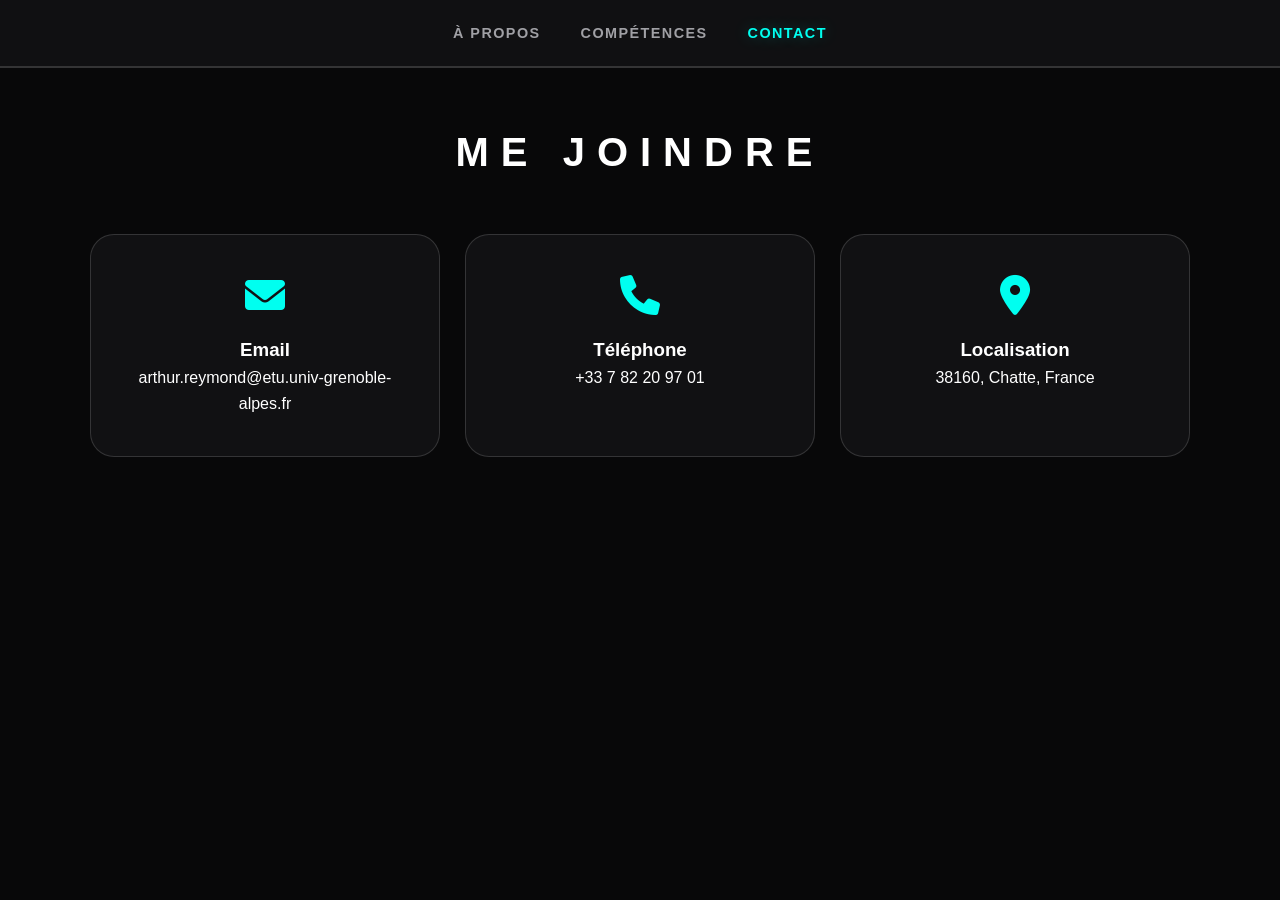
==== contact.html @ e5c7da49 "changement radical" ====
<!DOCTYPE html>
<html lang="fr">
<head>
    <meta charset="UTF-8">
    <meta name="viewport" content="width=device-width, initial-scale=1.0">
    <link rel="icon" type="image/png" href="assets/icons/flaviconAR.png">
    <title>Contact | Arthur Reymond</title>
    <link rel="stylesheet" href="css/styles.css">
    <link rel="stylesheet" href="https://cdnjs.cloudflare.com/ajax/libs/font-awesome/6.0.0/css/all.min.css">
</head>
<body>
    <nav class="navigation">
        <ul class="nav-links">
            <li><a href="index.html">À propos</a></li>
            <li><a href="skills.html">Compétences</a></li>
            <li><a href="contact.html" class="active">Contact</a></li>
        </ul>
    </nav>

    <section>
        <h2 class="section-title">Me joindre</h2>
        <div class="contact-grid">
            <a href="mailto:arthur.reymond@etu.univ-grenoble-alpes.fr" class="contact-box">
                <i class="fas fa-envelope" style="font-size: 2.5rem; color: var(--accent-color); margin-bottom: 20px;"></i>
                <h3>Email</h3>
                <p>arthur.reymond@etu.univ-grenoble-alpes.fr</p>
            </a>
            <div class="contact-box">
                <i class="fas fa-phone" style="font-size: 2.5rem; color: var(--accent-color); margin-bottom: 20px;"></i>
                <h3>Téléphone</h3>
                <p>+33 7 82 20 97 01</p>
            </div>
            <div class="contact-box">
                <i class="fas fa-map-marker-alt" style="font-size: 2.5rem; color: var(--accent-color); margin-bottom: 20px;"></i>
                <h3>Localisation</h3>
                <p>38160, Chatte, France</p>
            </div>
        </div>
    </section>
</body>
</html>
---- css/styles.css ----
:root {
    --bg-dark: #080809;
    --bg-accent: #111113;
    --accent-color: #00fff0;
    --accent-glow: rgba(0, 255, 240, 0.3);
    --text-main: #ffffff;
    --text-muted: #a0a0a5;
    --glass-bg: rgba(17, 17, 19, 0.95);
    --glass-border: rgba(255, 255, 255, 0.15); /* Bordures renforcées */
    --transition-smooth: all 0.4s cubic-bezier(0.4, 0, 0.2, 1);
    --shadow-dark: 0 20px 50px rgba(0, 0, 0, 0.8);
    --content-width: 1100px; /* Largeur augmentée pour plus de confort */
}

* { margin: 0; padding: 0; box-sizing: border-box; outline: none; }

body {
    font-family: 'Poppins', sans-serif;
    background-color: var(--bg-dark);
    color: var(--text-main);
    line-height: 1.6;
    overflow-x: hidden;
}

/* --- NAVIGATION --- */
.navigation {
    position: fixed;
    top: 0; width: 100%;
    background: var(--glass-bg);
    backdrop-filter: blur(20px);
    display: flex;
    justify-content: center;
    padding: 20px 0;
    z-index: 1000;
    border-bottom: 2px solid var(--glass-border); /* Délimitation nette */
}

.nav-links { display: flex; list-style: none; gap: 40px; }
.nav-links a {
    text-decoration: none;
    color: var(--text-muted);
    font-weight: 600;
    font-size: 0.9rem;
    text-transform: uppercase;
    letter-spacing: 0.1em;
    transition: var(--transition-smooth);
}
.nav-links a:hover, .nav-links a.active {
    color: var(--accent-color);
    text-shadow: 0 0 15px var(--accent-glow);
}

/* --- STRUCTURE --- */
section {
    min-height: 100vh;
    padding: 120px 20px 80px;
    display: flex;
    flex-direction: column;
    align-items: center;
}

.section-title {
    font-size: 2.5rem;
    margin-bottom: 50px;
    text-transform: uppercase;
    letter-spacing: 0.3em;
}

/* --- INDEX / ABOUT (Le changement majeur) --- */
.about-wrapper {
    display: flex;
    align-items: stretch; /* Les colonnes font la même hauteur */
    gap: 30px;
    max-width: var(--content-width);
    width: 100%;
}

.about-column-img {
    flex: 1;
    background: var(--bg-accent);
    padding: 30px;
    border-radius: 24px;
    border: 1px solid var(--glass-border);
    display: flex;
    flex-direction: column;
    align-items: center;
    justify-content: center;
    box-shadow: var(--shadow-dark);
}

.profile-frame {
    width: 100%;
    aspect-ratio: 1/1;
    border-radius: 20px;
    overflow: hidden;
    border: 2px solid var(--accent-color);
    box-shadow: 0 0 20px var(--accent-glow);
}

.profile-frame img { width: 100%; height: 100%; object-fit: cover; }

.about-column-text {
    flex: 2;
    background: var(--bg-accent);
    padding: 50px;
    border-radius: 24px;
    border: 1px solid var(--glass-border);
    box-shadow: var(--shadow-dark);
    display: flex;
    flex-direction: column;
    justify-content: center;
}

.details-grid-compact {
    display: grid;
    grid-template-columns: repeat(2, 1fr);
    gap: 20px;
    margin: 30px 0;
}

.detail-card {
    background: rgba(255, 255, 255, 0.03);
    padding: 20px;
    border-radius: 15px;
    border: 1px solid var(--glass-border);
    display: flex;
    align-items: center;
    gap: 15px;
    transition: var(--transition-smooth);
}

.detail-card:hover { border-color: var(--accent-color); background: rgba(0, 255, 240, 0.05); }

/* --- SKILLS GRID --- */
.skills-grid-large {
    display: grid;
    grid-template-columns: repeat(3, 1fr);
    gap: 25px;
    max-width: var(--content-width);
    width: 100%;
}

.skill-main-card {
    background: var(--bg-accent);
    padding: 40px 30px;
    border-radius: 24px;
    border: 1px solid var(--glass-border);
    text-align: center;
    transition: var(--transition-smooth);
}

.skill-main-card:hover { border-color: var(--accent-color); transform: scale(1.02); }

.skill-icon-box i { font-size: 3rem; color: var(--accent-color); margin-bottom: 20px; }

/* --- PROJETS CAROUSEL --- */
.carousel-container {
    width: 100%;
    max-width: var(--content-width);
    overflow-x: auto;
    padding-bottom: 30px;
    scrollbar-width: none;
}
.projects-carousel { display: flex; gap: 30px; width: max-content; }

.project-card {
    width: 350px;
    background: var(--bg-accent);
    border-radius: 24px;
    border: 1px solid var(--glass-border);
    overflow: hidden;
    transition: var(--transition-smooth);
}

.project-card:hover { border-color: var(--accent-color); transform: translateY(-10px); }

/* --- CONTACT GRID --- */
.contact-grid {
    display: grid;
    grid-template-columns: repeat(3, 1fr);
    gap: 25px;
    max-width: var(--content-width);
    width: 100%;
}

.contact-box {
    background: var(--bg-accent);
    padding: 40px;
    border-radius: 24px;
    border: 1px solid var(--glass-border);
    text-align: center;
    transition: var(--transition-smooth);
    text-decoration: none;
    color: white;
}

.contact-box:hover { border-color: var(--accent-color); box-shadow: 0 0 30px var(--accent-glow); }

/* --- MODALES --- */
.modal {
    display: none;
    position: fixed;
    z-index: 2000;
    left: 0; top: 0; width: 100%; height: 100%;
    background: rgba(0,0,0,0.9);
    backdrop-filter: blur(10px);
}
.modal-content {
    background: var(--bg-accent);
    margin: 5% auto;
    padding: 40px;
    border: 1px solid var(--accent-color);
    width: 90%;
    max-width: 700px;
    border-radius: 24px;
    position: relative;
}

/* --- RESPONSIVE --- */
@media (max-width: 900px) {
    .about-wrapper { flex-direction: column; }
    .skills-grid-large, .contact-grid { grid-template-columns: 1fr; }
}
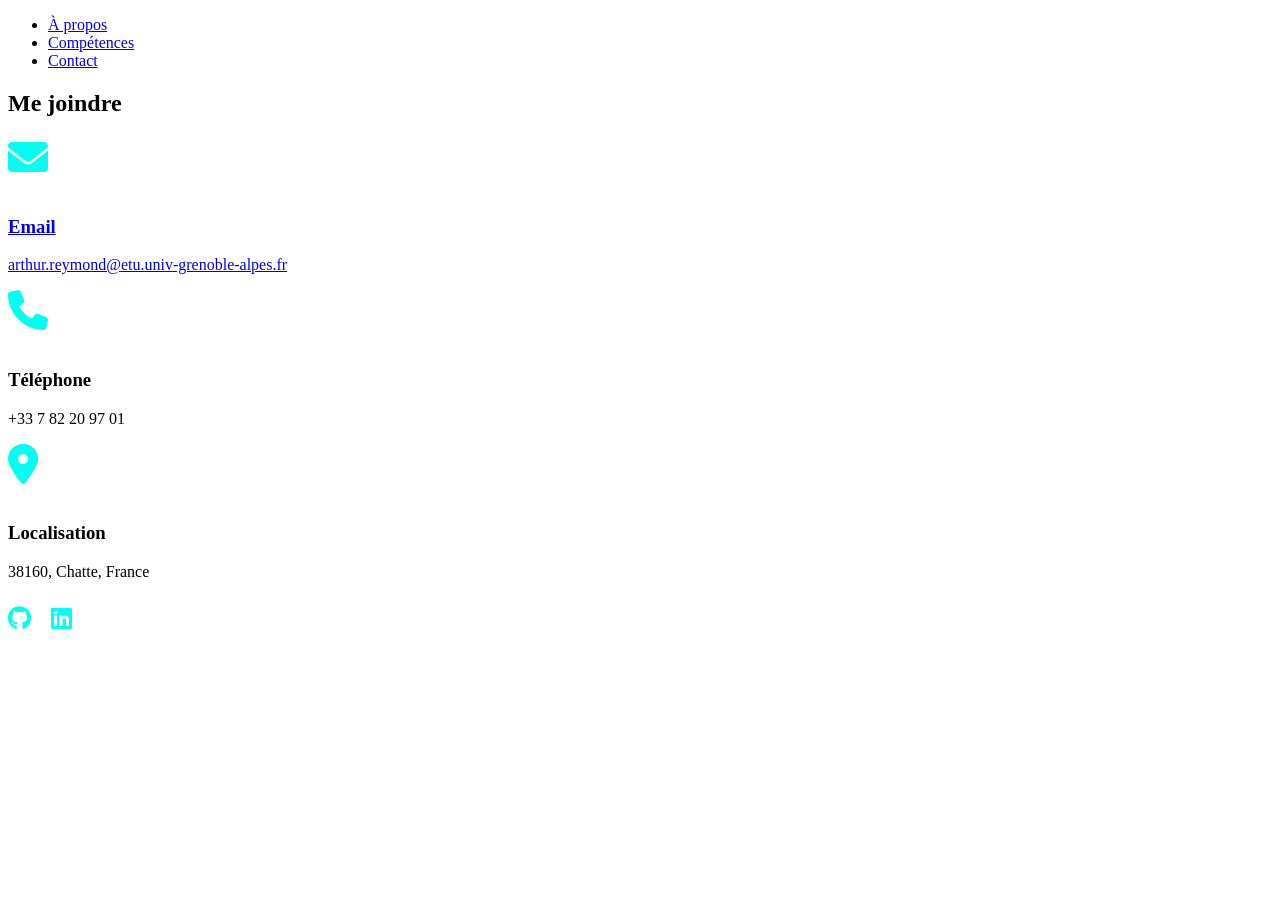
==== commit 38f770a1: "changement radical" ====
--- a/contact.html
+++ b/contact.html
@@ -35,6 +35,10 @@
                 <h3>Localisation</h3>
                 <p>38160, Chatte, France</p>
             </div>
+            <div style="margin-top: 25px; display: flex; gap: 20px;">
+                    <a href="https://github.com/Areywaterlou" target="_blank" style="color: var(--accent-color); font-size: 1.5rem;"><i class="fab fa-github"></i></a>
+                    <a href="https://linkedin.com/in/arthur-reymond-00988b2a2/" target="_blank" style="color: var(--accent-color); font-size: 1.5rem;"><i class="fab fa-linkedin"></i></a>
+            </div>
         </div>
     </section>
 </body>
--- a/css/styles.css
+++ b/css/styles.css
@@ -5,219 +5,137 @@
     --accent-glow: rgba(0, 255, 240, 0.3);
     --text-main: #ffffff;
     --text-muted: #a0a0a5;
-    --glass-bg: rgba(17, 17, 19, 0.95);
-    --glass-border: rgba(255, 255, 255, 0.15); /* Bordures renforcées */
+    --glass-bg: rgba(17, 17, 19, 0.8);
+    --glass-border: rgba(255, 255, 255, 0.08);
     --transition-smooth: all 0.4s cubic-bezier(0.4, 0, 0.2, 1);
-    --shadow-dark: 0 20px 50px rgba(0, 0, 0, 0.8);
-    --content-width: 1100px; /* Largeur augmentée pour plus de confort */
+    --content-width: 1100px;
 }
 
-* { margin: 0; padding: 0; box-sizing: border-box; outline: none; }
-
-body {
-    font-family: 'Poppins', sans-serif;
-    background-color: var(--bg-dark);
-    color: var(--text-main);
-    line-height: 1.6;
-    overflow-x: hidden;
+/* --- CARROUSEL CORRIGÉ --- */
+.carousel-container {
+    width: 100%; /* Utilise 100% au lieu de 100vw pour éviter le bug de scroll horizontal */
+    overflow-x: auto; /* Permet le scroll */
+    overflow-y: hidden;
+    padding: 40px 0;
+    cursor: grab;
+    
+    /* CACHER LA BARRE DE DÉFILEMENT (TRÈS IMPORTANT) */
+    scrollbar-width: none; /* Firefox */
+    -ms-overflow-style: none; /* IE/Edge */
 }
 
-/* --- NAVIGATION --- */
-.navigation {
-    position: fixed;
-    top: 0; width: 100%;
-    background: var(--glass-bg);
-    backdrop-filter: blur(20px);
-    display: flex;
-    justify-content: center;
-    padding: 20px 0;
-    z-index: 1000;
-    border-bottom: 2px solid var(--glass-border); /* Délimitation nette */
+.carousel-container::-webkit-scrollbar {
+    display: none; /* Chrome, Safari, Opera */
 }
 
-.nav-links { display: flex; list-style: none; gap: 40px; }
-.nav-links a {
-    text-decoration: none;
-    color: var(--text-muted);
-    font-weight: 600;
-    font-size: 0.9rem;
-    text-transform: uppercase;
-    letter-spacing: 0.1em;
-    transition: var(--transition-smooth);
-}
-.nav-links a:hover, .nav-links a.active {
-    color: var(--accent-color);
-    text-shadow: 0 0 15px var(--accent-glow);
+.projects-carousel {
+    display: flex;
+    gap: 30px;
+    padding: 0 20px; /* Aligné avec le reste du site */
+    width: max-content;
+    margin: 0 auto; /* Centre si peu d'éléments */
 }
 
-/* --- STRUCTURE --- */
-section {
-    min-height: 100vh;
-    padding: 120px 20px 80px;
-    display: flex;
-    flex-direction: column;
-    align-items: center;
-}
-
-.section-title {
-    font-size: 2.5rem;
-    margin-bottom: 50px;
-    text-transform: uppercase;
-    letter-spacing: 0.3em;
-}
-
-/* --- INDEX / ABOUT (Le changement majeur) --- */
-.about-wrapper {
-    display: flex;
-    align-items: stretch; /* Les colonnes font la même hauteur */
-    gap: 30px;
-    max-width: var(--content-width);
-    width: 100%;
-}
-
-.about-column-img {
-    flex: 1;
-    background: var(--bg-accent);
-    padding: 30px;
-    border-radius: 24px;
-    border: 1px solid var(--glass-border);
-    display: flex;
-    flex-direction: column;
-    align-items: center;
-    justify-content: center;
-    box-shadow: var(--shadow-dark);
-}
-
-.profile-frame {
-    width: 100%;
-    aspect-ratio: 1/1;
-    border-radius: 20px;
-    overflow: hidden;
-    border: 2px solid var(--accent-color);
-    box-shadow: 0 0 20px var(--accent-glow);
-}
-
-.profile-frame img { width: 100%; height: 100%; object-fit: cover; }
-
-.about-column-text {
-    flex: 2;
-    background: var(--bg-accent);
-    padding: 50px;
-    border-radius: 24px;
-    border: 1px solid var(--glass-border);
-    box-shadow: var(--shadow-dark);
-    display: flex;
-    flex-direction: column;
-    justify-content: center;
-}
-
-.details-grid-compact {
-    display: grid;
-    grid-template-columns: repeat(2, 1fr);
-    gap: 20px;
-    margin: 30px 0;
-}
-
-.detail-card {
-    background: rgba(255, 255, 255, 0.03);
-    padding: 20px;
-    border-radius: 15px;
-    border: 1px solid var(--glass-border);
-    display: flex;
-    align-items: center;
-    gap: 15px;
-    transition: var(--transition-smooth);
-}
-
-.detail-card:hover { border-color: var(--accent-color); background: rgba(0, 255, 240, 0.05); }
-
-/* --- SKILLS GRID --- */
-.skills-grid-large {
-    display: grid;
-    grid-template-columns: repeat(3, 1fr);
-    gap: 25px;
-    max-width: var(--content-width);
-    width: 100%;
-}
-
-.skill-main-card {
-    background: var(--bg-accent);
-    padding: 40px 30px;
-    border-radius: 24px;
-    border: 1px solid var(--glass-border);
-    text-align: center;
-    transition: var(--transition-smooth);
-}
-
-.skill-main-card:hover { border-color: var(--accent-color); transform: scale(1.02); }
-
-.skill-icon-box i { font-size: 3rem; color: var(--accent-color); margin-bottom: 20px; }
-
-/* --- PROJETS CAROUSEL --- */
-.carousel-container {
-    width: 100%;
-    max-width: var(--content-width);
-    overflow-x: auto;
-    padding-bottom: 30px;
-    scrollbar-width: none;
-}
-.projects-carousel { display: flex; gap: 30px; width: max-content; }
-
+/* --- CARTES PROJETS --- */
 .project-card {
     width: 350px;
-    background: var(--bg-accent);
+    background: linear-gradient(145deg, rgba(255,255,255,0.05) 0%, rgba(255,255,255,0.01) 100%);
+    backdrop-filter: blur(10px);
+    -webkit-backdrop-filter: blur(10px); /* Support Safari */
     border-radius: 24px;
     border: 1px solid var(--glass-border);
     overflow: hidden;
     transition: var(--transition-smooth);
+    position: relative;
+    flex-shrink: 0; /* Empêche les cartes de s'écraser */
 }
 
-.project-card:hover { border-color: var(--accent-color); transform: translateY(-10px); }
-
-/* --- CONTACT GRID --- */
-.contact-grid {
-    display: grid;
-    grid-template-columns: repeat(3, 1fr);
-    gap: 25px;
-    max-width: var(--content-width);
-    width: 100%;
+.project-card:hover {
+    border-color: var(--accent-color);
+    transform: translateY(-10px);
+    box-shadow: 0 20px 40px rgba(0, 0, 0, 0.6), 0 0 20px rgba(0, 255, 240, 0.1);
 }
 
-.contact-box {
-    background: var(--bg-accent);
-    padding: 40px;
-    border-radius: 24px;
-    border: 1px solid var(--glass-border);
-    text-align: center;
-    transition: var(--transition-smooth);
-    text-decoration: none;
-    color: white;
+.project-image {
+    width: 100%;
+    height: 200px;
+    overflow: hidden;
+    border-bottom: 1px solid var(--glass-border);
 }
 
-.contact-box:hover { border-color: var(--accent-color); box-shadow: 0 0 30px var(--accent-glow); }
+.project-image img {
+    width: 100%;
+    height: 100%;
+    object-fit: cover;
+    transition: transform 0.5s ease;
+}
+
+.project-card:hover .project-image img {
+    transform: scale(1.1);
+}
+
+.project-content {
+    padding: 25px;
+}
+
+.project-content h3 {
+    font-size: 1.2rem;
+    color: var(--accent-color);
+    margin-bottom: 10px;
+}
+
+.project-content p {
+    font-size: 0.9rem;
+    color: var(--text-muted);
+    margin-bottom: 20px;
+    line-height: 1.4;
+}
+
+/* --- ICÔNES SOCIALES --- */
+.social-links-hero {
+    margin-top: 35px;
+    display: flex;
+    gap: 35px;
+    justify-content: center; /* Centre les icônes */
+}
+
+.social-links-hero a {
+    color: var(--accent-color);
+    font-size: 3rem;
+    transition: all 0.4s cubic-bezier(0.175, 0.885, 0.32, 1.275);
+    display: inline-block;
+}
+
+.social-links-hero a:hover {
+    transform: translateY(-8px) scale(1.15);
+    color: #ffffff;
+    filter: drop-shadow(0 0 15px var(--accent-color));
+}
 
 /* --- MODALES --- */
 .modal {
     display: none;
     position: fixed;
-    z-index: 2000;
-    left: 0; top: 0; width: 100%; height: 100%;
-    background: rgba(0,0,0,0.9);
-    backdrop-filter: blur(10px);
-}
-.modal-content {
-    background: var(--bg-accent);
-    margin: 5% auto;
-    padding: 40px;
-    border: 1px solid var(--accent-color);
-    width: 90%;
-    max-width: 700px;
-    border-radius: 24px;
-    position: relative;
+    z-index: 9999;
+    left: 0; top: 0;
+    width: 100%; height: 100%;
+    background: rgba(0,0,0,0.85);
+    backdrop-filter: blur(8px);
 }
 
-/* --- RESPONSIVE --- */
-@media (max-width: 900px) {
-    .about-wrapper { flex-direction: column; }
-    .skills-grid-large, .contact-grid { grid-template-columns: 1fr; }
+.modal-content {
+    position: relative;
+    background: var(--bg-accent);
+    border: 1px solid var(--accent-color);
+    box-shadow: 0 0 50px rgba(0, 255, 240, 0.15);
+    border-radius: 30px;
+    padding: 40px;
+    max-width: 600px;
+    margin: 5% auto;
+    animation: modalFade 0.3s ease;
+}
+
+@keyframes modalFade {
+    from { opacity: 0; transform: translateY(-20px); }
+    to { opacity: 1; transform: translateY(0); }
 }
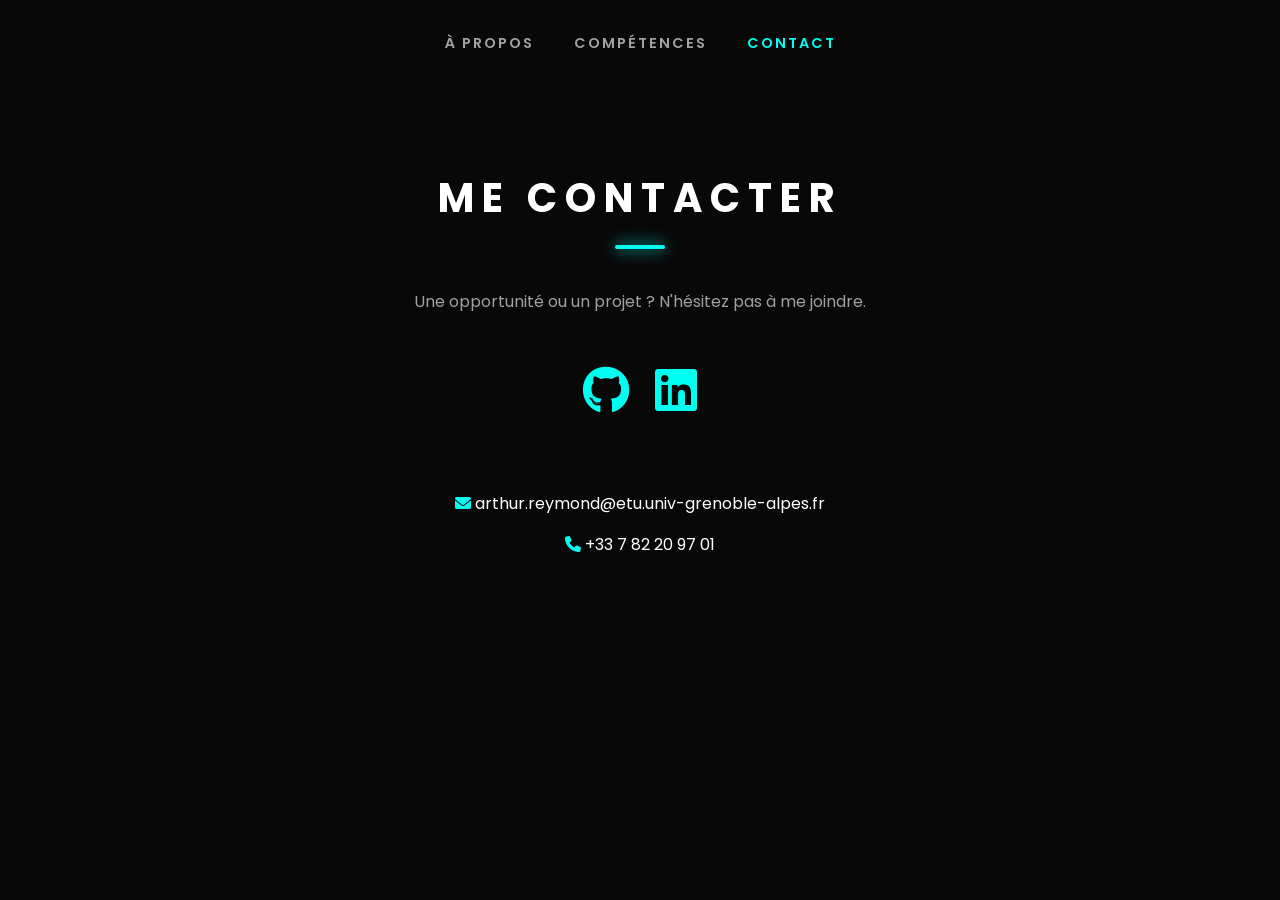
==== commit daf2cbb3: "changement radical" ====
--- a/contact.html
+++ b/contact.html
@@ -2,8 +2,6 @@
 <html lang="fr">
 <head>
     <meta charset="UTF-8">
-    <meta name="viewport" content="width=device-width, initial-scale=1.0">
-    <link rel="icon" type="image/png" href="assets/icons/flaviconAR.png">
     <title>Contact | Arthur Reymond</title>
     <link rel="stylesheet" href="css/styles.css">
     <link rel="stylesheet" href="https://cdnjs.cloudflare.com/ajax/libs/font-awesome/6.0.0/css/all.min.css">
@@ -17,29 +15,20 @@
         </ul>
     </nav>
 
-    <section>
-        <h2 class="section-title">Me joindre</h2>
-        <div class="contact-grid">
-            <a href="mailto:arthur.reymond@etu.univ-grenoble-alpes.fr" class="contact-box">
-                <i class="fas fa-envelope" style="font-size: 2.5rem; color: var(--accent-color); margin-bottom: 20px;"></i>
-                <h3>Email</h3>
-                <p>arthur.reymond@etu.univ-grenoble-alpes.fr</p>
-            </a>
-            <div class="contact-box">
-                <i class="fas fa-phone" style="font-size: 2.5rem; color: var(--accent-color); margin-bottom: 20px;"></i>
-                <h3>Téléphone</h3>
-                <p>+33 7 82 20 97 01</p>
-            </div>
-            <div class="contact-box">
-                <i class="fas fa-map-marker-alt" style="font-size: 2.5rem; color: var(--accent-color); margin-bottom: 20px;"></i>
-                <h3>Localisation</h3>
-                <p>38160, Chatte, France</p>
-            </div>
-            <div style="margin-top: 25px; display: flex; gap: 20px;">
-                    <a href="https://github.com/Areywaterlou" target="_blank" style="color: var(--accent-color); font-size: 1.5rem;"><i class="fab fa-github"></i></a>
-                    <a href="https://linkedin.com/in/arthur-reymond-00988b2a2/" target="_blank" style="color: var(--accent-color); font-size: 1.5rem;"><i class="fab fa-linkedin"></i></a>
-            </div>
+    <h2 class="section-title">Me Contacter</h2>
+
+    <div style="text-align: center; max-width: 800px; margin: 0 auto; padding: 0 20px;">
+        <p style="color: var(--text-muted); margin-bottom: 40px;">Une opportunité ou un projet ? N'hésitez pas à me joindre.</p>
+        
+        <div class="social-links">
+            <a href="https://github.com/Areywaterlou" target="_blank"><i class="fab fa-github"></i></a>
+            <a href="https://linkedin.com/in/arthur-reymond-00988b2a2/" target="_blank"><i class="fab fa-linkedin"></i></a>
         </div>
-    </section>
+
+        <div style="margin-top: 60px;">
+            <p><i class="fas fa-envelope" style="color: var(--accent-color);"></i> arthur.reymond@etu.univ-grenoble-alpes.fr</p>
+            <p style="margin-top: 15px;"><i class="fas fa-phone" style="color: var(--accent-color);"></i> +33 7 82 20 97 01</p>
+        </div>
+    </div>
 </body>
 </html>
--- a/css/styles.css
+++ b/css/styles.css
@@ -1,114 +1,144 @@
+@import url('https://fonts.googleapis.com/css2?family=Poppins:wght@300;400;600;800&display=swap');
+
 :root {
     --bg-dark: #080809;
     --bg-accent: #111113;
-    --accent-color: #00fff0;
-    --accent-glow: rgba(0, 255, 240, 0.3);
+    --accent-color: #00fff0; /* Le Cyan de tes captures */
     --text-main: #ffffff;
     --text-muted: #a0a0a5;
-    --glass-bg: rgba(17, 17, 19, 0.8);
     --glass-border: rgba(255, 255, 255, 0.08);
-    --transition-smooth: all 0.4s cubic-bezier(0.4, 0, 0.2, 1);
-    --content-width: 1100px;
+    --transition: all 0.3s ease;
 }
 
-/* --- CARROUSEL CORRIGÉ --- */
-.carousel-container {
-    width: 100%; /* Utilise 100% au lieu de 100vw pour éviter le bug de scroll horizontal */
-    overflow-x: auto; /* Permet le scroll */
-    overflow-y: hidden;
-    padding: 40px 0;
-    cursor: grab;
-    
-    /* CACHER LA BARRE DE DÉFILEMENT (TRÈS IMPORTANT) */
-    scrollbar-width: none; /* Firefox */
-    -ms-overflow-style: none; /* IE/Edge */
+* { margin: 0; padding: 0; box-sizing: border-box; }
+
+body {
+    font-family: 'Poppins', sans-serif;
+    background-color: var(--bg-dark);
+    color: var(--text-main);
+    line-height: 1.6;
+    overflow-x: hidden;
 }
 
-.carousel-container::-webkit-scrollbar {
-    display: none; /* Chrome, Safari, Opera */
+/* --- NAVIGATION --- */
+.navigation {
+    padding: 30px 0;
+    text-align: center;
+    background: rgba(8, 8, 9, 0.9);
+    position: sticky;
+    top: 0;
+    z-index: 1000;
 }
+
+.nav-links {
+    display: flex;
+    justify-content: center;
+    gap: 40px;
+    list-style: none;
+}
+
+.nav-links a {
+    text-decoration: none;
+    color: var(--text-muted);
+    text-transform: uppercase;
+    font-weight: 600;
+    letter-spacing: 2px;
+    font-size: 0.9rem;
+    transition: var(--transition);
+}
+
+.nav-links a:hover, .nav-links a.active {
+    color: var(--accent-color);
+}
+
+/* --- TITRES DE SECTION --- */
+.section-title {
+    text-align: center;
+    font-size: 2.5rem;
+    text-transform: uppercase;
+    letter-spacing: 8px;
+    margin-bottom: 40px;
+    position: relative;
+    padding-top: 80px;
+}
+
+.section-title::after {
+    content: '';
+    display: block;
+    width: 50px;
+    height: 4px;
+    background: var(--accent-color);
+    margin: 15px auto 0;
+    border-radius: 10px;
+    box-shadow: 0 0 15px var(--accent-color);
+}
+
+/* --- CARROUSEL --- */
+.carousel-container {
+    width: 100%;
+    overflow-x: auto;
+    padding: 40px 0;
+    scrollbar-width: none; /* Cache la barre Firefox */
+}
+
+.carousel-container::-webkit-scrollbar { display: none; } /* Cache la barre Chrome */
 
 .projects-carousel {
     display: flex;
     gap: 30px;
-    padding: 0 20px; /* Aligné avec le reste du site */
+    padding: 0 10%;
     width: max-content;
-    margin: 0 auto; /* Centre si peu d'éléments */
 }
 
-/* --- CARTES PROJETS --- */
 .project-card {
     width: 350px;
-    background: linear-gradient(145deg, rgba(255,255,255,0.05) 0%, rgba(255,255,255,0.01) 100%);
-    backdrop-filter: blur(10px);
-    -webkit-backdrop-filter: blur(10px); /* Support Safari */
-    border-radius: 24px;
+    background: var(--bg-accent);
+    border-radius: 20px;
     border: 1px solid var(--glass-border);
     overflow: hidden;
-    transition: var(--transition-smooth);
-    position: relative;
-    flex-shrink: 0; /* Empêche les cartes de s'écraser */
+    cursor: pointer;
+    transition: var(--transition);
 }
 
 .project-card:hover {
+    transform: translateY(-10px);
     border-color: var(--accent-color);
-    transform: translateY(-10px);
-    box-shadow: 0 20px 40px rgba(0, 0, 0, 0.6), 0 0 20px rgba(0, 255, 240, 0.1);
+    box-shadow: 0 10px 30px rgba(0, 255, 240, 0.1);
 }
 
-.project-image {
-    width: 100%;
-    height: 200px;
-    overflow: hidden;
-    border-bottom: 1px solid var(--glass-border);
+.project-image { height: 200px; width: 100%; }
+.project-image img { width: 100%; height: 100%; object-fit: cover; }
+
+.project-content { padding: 25px; }
+.project-content h3 { color: var(--accent-color); margin-bottom: 10px; }
+.project-content p { color: var(--text-muted); font-size: 0.9rem; margin-bottom: 20px; }
+
+.view-more {
+    color: var(--accent-color);
+    font-weight: 800;
+    font-size: 0.8rem;
+    text-transform: uppercase;
+    display: flex;
+    align-items: center;
+    gap: 5px;
 }
 
-.project-image img {
-    width: 100%;
-    height: 100%;
-    object-fit: cover;
-    transition: transform 0.5s ease;
+/* --- SOCIAL LINKS --- */
+.social-links {
+    display: flex;
+    gap: 25px;
+    justify-content: center;
+    margin-top: 40px;
 }
 
-.project-card:hover .project-image img {
-    transform: scale(1.1);
+.social-links a {
+    font-size: 3rem; /* Très grand comme demandé */
+    color: var(--accent-color);
+    transition: var(--transition);
 }
 
-.project-content {
-    padding: 25px;
-}
-
-.project-content h3 {
-    font-size: 1.2rem;
-    color: var(--accent-color);
-    margin-bottom: 10px;
-}
-
-.project-content p {
-    font-size: 0.9rem;
-    color: var(--text-muted);
-    margin-bottom: 20px;
-    line-height: 1.4;
-}
-
-/* --- ICÔNES SOCIALES --- */
-.social-links-hero {
-    margin-top: 35px;
-    display: flex;
-    gap: 35px;
-    justify-content: center; /* Centre les icônes */
-}
-
-.social-links-hero a {
-    color: var(--accent-color);
-    font-size: 3rem;
-    transition: all 0.4s cubic-bezier(0.175, 0.885, 0.32, 1.275);
-    display: inline-block;
-}
-
-.social-links-hero a:hover {
-    transform: translateY(-8px) scale(1.15);
-    color: #ffffff;
+.social-links a:hover {
+    transform: scale(1.2) translateY(-5px);
     filter: drop-shadow(0 0 15px var(--accent-color));
 }
 
@@ -116,26 +146,22 @@
 .modal {
     display: none;
     position: fixed;
-    z-index: 9999;
-    left: 0; top: 0;
-    width: 100%; height: 100%;
-    background: rgba(0,0,0,0.85);
-    backdrop-filter: blur(8px);
+    z-index: 2000;
+    left: 0; top: 0; width: 100%; height: 100%;
+    background: rgba(0,0,0,0.9);
+    backdrop-filter: blur(5px);
 }
 
 .modal-content {
+    background: var(--bg-accent);
+    margin: 10% auto;
+    padding: 30px;
+    width: 90%;
+    max-width: 600px;
+    border-radius: 20px;
+    border: 1px solid var(--accent-color);
     position: relative;
-    background: var(--bg-accent);
-    border: 1px solid var(--accent-color);
-    box-shadow: 0 0 50px rgba(0, 255, 240, 0.15);
-    border-radius: 30px;
-    padding: 40px;
-    max-width: 600px;
-    margin: 5% auto;
-    animation: modalFade 0.3s ease;
+    text-align: center;
 }
 
-@keyframes modalFade {
-    from { opacity: 0; transform: translateY(-20px); }
-    to { opacity: 1; transform: translateY(0); }
-}+.close { position: absolute; right: 20px; top: 10px; font-size: 2rem; cursor: pointer; }
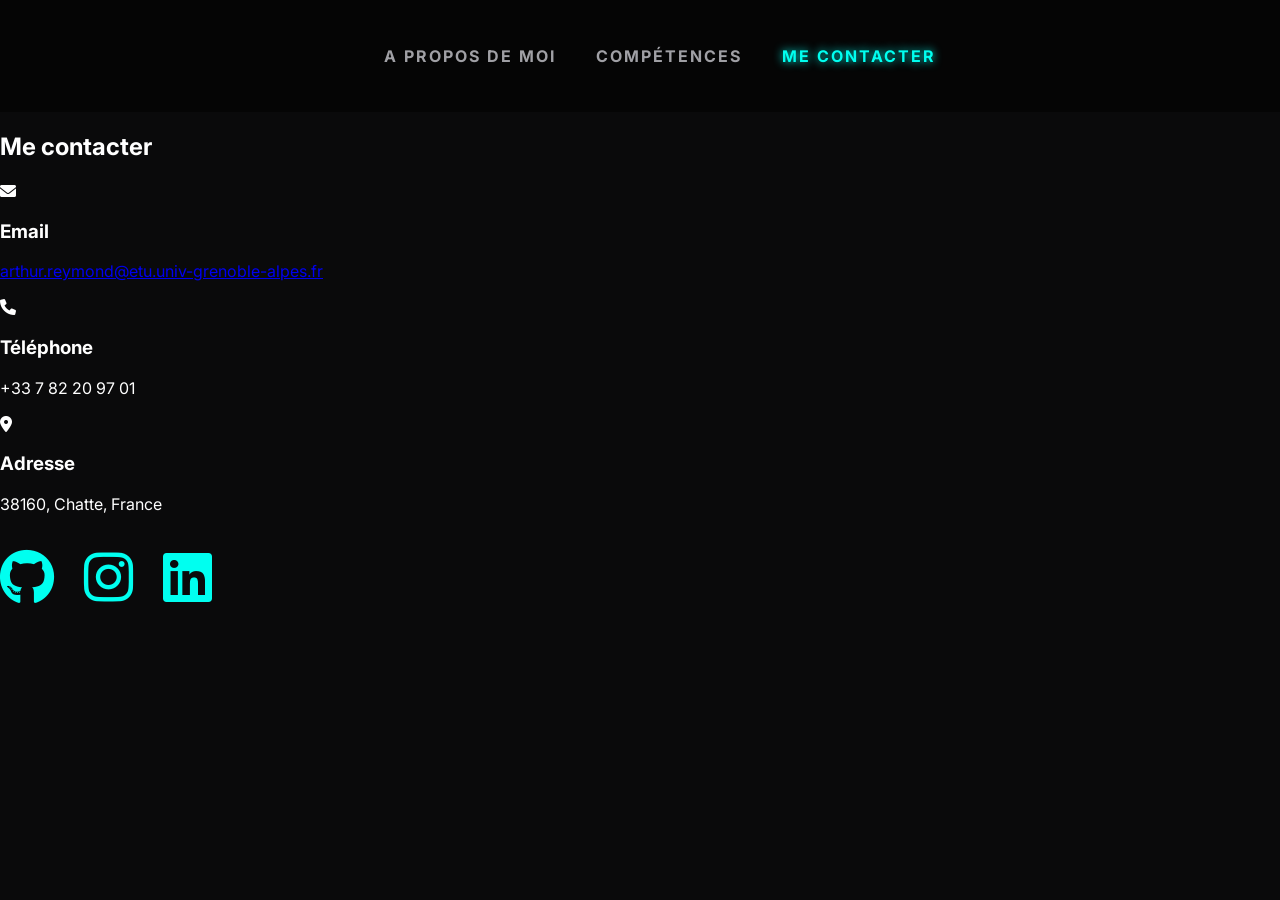
==== commit 3b55b2a3: "Update contact page with new structure and content" ====
--- a/contact.html
+++ b/contact.html
@@ -2,33 +2,62 @@
 <html lang="fr">
 <head>
     <meta charset="UTF-8">
-    <title>Contact | Arthur Reymond</title>
+    <meta name="viewport" content="width=device-width, initial-scale=1.0">
+    <link rel="icon" type="image/png" href="assets/icons/flaviconAR.png">
+    <title>Contact - Arthur Reymond</title>
     <link rel="stylesheet" href="css/styles.css">
+    <link href="https://fonts.googleapis.com/icon?family=Material+Icons" rel="stylesheet">
     <link rel="stylesheet" href="https://cdnjs.cloudflare.com/ajax/libs/font-awesome/6.0.0/css/all.min.css">
 </head>
 <body>
     <nav class="navigation">
         <ul class="nav-links">
-            <li><a href="index.html">À propos</a></li>
+            <li><a href="index.html">A propos de moi</a></li>
             <li><a href="skills.html">Compétences</a></li>
-            <li><a href="contact.html" class="active">Contact</a></li>
+            <li><a href="contact.html" class="active">Me contacter</a></li>
         </ul>
     </nav>
 
-    <h2 class="section-title">Me Contacter</h2>
-
-    <div style="text-align: center; max-width: 800px; margin: 0 auto; padding: 0 20px;">
-        <p style="color: var(--text-muted); margin-bottom: 40px;">Une opportunité ou un projet ? N'hésitez pas à me joindre.</p>
-        
-        <div class="social-links">
-            <a href="https://github.com/Areywaterlou" target="_blank"><i class="fab fa-github"></i></a>
-            <a href="https://linkedin.com/in/arthur-reymond-00988b2a2/" target="_blank"><i class="fab fa-linkedin"></i></a>
-        </div>
-
-        <div style="margin-top: 60px;">
-            <p><i class="fas fa-envelope" style="color: var(--accent-color);"></i> arthur.reymond@etu.univ-grenoble-alpes.fr</p>
-            <p style="margin-top: 15px;"><i class="fas fa-phone" style="color: var(--accent-color);"></i> +33 7 82 20 97 01</p>
-        </div>
-    </div>
+    <main class="portfolio">
+        <section class="section contact">
+            <h2>Me contacter</h2>
+            <div class="contact-container">
+                <div class="contact-info">
+                    <div class="contact-item">
+                        <i class="fas fa-envelope"></i>
+                        <div>
+                            <h3>Email</h3>
+                            <p style="color: cornflowerblue;"><a href="mailto:arthur.reymond@etu.univ-grenoble-alpes.fr">arthur.reymond@etu.univ-grenoble-alpes.fr</a></p>
+                        </div>
+                    </div>
+                    <div class="contact-item">
+                        <i class="fas fa-phone"></i>
+                        <div>
+                            <h3>Téléphone</h3>
+                            <p>+33 7 82 20 97 01</p>
+                        </div>
+                    </div>
+                    <div class="contact-item">
+                        <i class="fas fa-map-marker-alt"></i>
+                        <div>
+                            <h3>Adresse</h3>
+                            <p>38160, Chatte, France</p>
+                        </div>
+                    </div>
+                    <div class="social-links">
+                        <a href="https://github.com/Areywaterlou" class="social-link" target="_blank" title="GitHub">
+                            <i class="fab fa-github"></i>
+                        </a>
+                        <a href="https://www.instagram.com/the_sama_tutur/" class="social-link" target="_blank" title="Instagram">
+                            <i class="fab fa-instagram"></i>
+                        </a>
+                        <a href="https://www.linkedin.com/in/arthur-reymond-00988b2a2/" class="social-link" target="_blank" title="linkedin">
+                            <i class="fab fa-linkedin"></i>
+                        </a>
+                    </div>
+                </div>
+            </div>
+        </section>
+    </main>
 </body>
-</html>+</html>
--- a/css/styles.css
+++ b/css/styles.css
@@ -1,167 +1,108 @@
-@import url('https://fonts.googleapis.com/css2?family=Poppins:wght@300;400;600;800&display=swap');
+@import url('https://fonts.googleapis.com/css2?family=Inter:wght@300;400;700&display=swap');
 
 :root {
-    --bg-dark: #080809;
-    --bg-accent: #111113;
-    --accent-color: #00fff0; /* Le Cyan de tes captures */
-    --text-main: #ffffff;
-    --text-muted: #a0a0a5;
-    --glass-border: rgba(255, 255, 255, 0.08);
-    --transition: all 0.3s ease;
+    --bg-dark: #0a0a0b;
+    --accent-cyan: #00fff0;
+    --text-white: #ffffff;
+    --text-gray: #a0a0a5;
+    --card-bg: #121214;
 }
 
-* { margin: 0; padding: 0; box-sizing: border-box; }
-
 body {
-    font-family: 'Poppins', sans-serif;
-    background-color: var(--bg-dark);
-    color: var(--text-main);
-    line-height: 1.6;
-    overflow-x: hidden;
+    background-color: var(--bg-dark) !important;
+    color: var(--text-white);
+    font-family: 'Inter', sans-serif;
+    margin: 0;
+    padding: 0;
 }
 
-/* --- NAVIGATION --- */
+/* --- Navigation Stylisée --- */
 .navigation {
-    padding: 30px 0;
-    text-align: center;
-    background: rgba(8, 8, 9, 0.9);
-    position: sticky;
-    top: 0;
-    z-index: 1000;
+    display: flex;
+    justify-content: center;
+    padding: 30px;
+    background: rgba(0,0,0,0.5);
 }
 
 .nav-links {
+    list-style: none;
     display: flex;
-    justify-content: center;
     gap: 40px;
-    list-style: none;
 }
 
 .nav-links a {
+    color: var(--text-gray);
     text-decoration: none;
-    color: var(--text-muted);
+    font-weight: 700;
     text-transform: uppercase;
-    font-weight: 600;
     letter-spacing: 2px;
-    font-size: 0.9rem;
-    transition: var(--transition);
+    transition: 0.3s;
 }
 
 .nav-links a:hover, .nav-links a.active {
-    color: var(--accent-color);
+    color: var(--accent-cyan);
+    text-shadow: 0 0 10px var(--accent-cyan);
 }
 
-/* --- TITRES DE SECTION --- */
-.section-title {
-    text-align: center;
-    font-size: 2.5rem;
-    text-transform: uppercase;
-    letter-spacing: 8px;
-    margin-bottom: 40px;
-    position: relative;
-    padding-top: 80px;
+/* --- Layout Présentation --- */
+.presentation-container {
+    max-width: 1000px;
+    margin: 50px auto;
+    display: grid;
+    grid-template-columns: 1fr 1fr;
+    gap: 50px;
+    padding: 20px;
+    align-items: center;
 }
 
-.section-title::after {
-    content: '';
-    display: block;
-    width: 50px;
-    height: 4px;
-    background: var(--accent-color);
-    margin: 15px auto 0;
-    border-radius: 10px;
-    box-shadow: 0 0 15px var(--accent-color);
+.profile-img {
+    width: 100%;
+    border-radius: 20px;
+    border: 2px solid var(--accent-cyan);
+    box-shadow: 0 0 20px rgba(0, 255, 240, 0.2);
 }
 
-/* --- CARROUSEL --- */
-.carousel-container {
-    width: 100%;
-    overflow-x: auto;
-    padding: 40px 0;
-    scrollbar-width: none; /* Cache la barre Firefox */
+.bio-content h1 {
+    font-size: 3rem;
+    margin-bottom: 10px;
+    color: var(--accent-cyan);
 }
 
-.carousel-container::-webkit-scrollbar { display: none; } /* Cache la barre Chrome */
+/* --- Cartes de détails (Grid) --- */
+.details-grid {
+    display: grid;
+    grid-template-columns: 1fr 1fr;
+    gap: 20px;
+    margin-top: 30px;
+}
 
-.projects-carousel {
+.detail-item {
+    background: var(--card-bg);
+    padding: 20px;
+    border-radius: 15px;
+    border: 1px solid rgba(255,255,255,0.05);
+}
+
+.detail-item i {
+    color: var(--accent-cyan);
+    font-size: 1.5rem;
+    margin-bottom: 10px;
+}
+
+/* --- Icônes Sociales --- */
+.social-links {
     display: flex;
     gap: 30px;
-    padding: 0 10%;
-    width: max-content;
-}
-
-.project-card {
-    width: 350px;
-    background: var(--bg-accent);
-    border-radius: 20px;
-    border: 1px solid var(--glass-border);
-    overflow: hidden;
-    cursor: pointer;
-    transition: var(--transition);
-}
-
-.project-card:hover {
-    transform: translateY(-10px);
-    border-color: var(--accent-color);
-    box-shadow: 0 10px 30px rgba(0, 255, 240, 0.1);
-}
-
-.project-image { height: 200px; width: 100%; }
-.project-image img { width: 100%; height: 100%; object-fit: cover; }
-
-.project-content { padding: 25px; }
-.project-content h3 { color: var(--accent-color); margin-bottom: 10px; }
-.project-content p { color: var(--text-muted); font-size: 0.9rem; margin-bottom: 20px; }
-
-.view-more {
-    color: var(--accent-color);
-    font-weight: 800;
-    font-size: 0.8rem;
-    text-transform: uppercase;
-    display: flex;
-    align-items: center;
-    gap: 5px;
-}
-
-/* --- SOCIAL LINKS --- */
-.social-links {
-    display: flex;
-    gap: 25px;
-    justify-content: center;
-    margin-top: 40px;
+    margin-top: 30px;
 }
 
 .social-links a {
-    font-size: 3rem; /* Très grand comme demandé */
-    color: var(--accent-color);
-    transition: var(--transition);
+    font-size: 3.5rem; /* GÉANT */
+    color: var(--accent-cyan);
+    transition: 0.4s cubic-bezier(0.175, 0.885, 0.32, 1.275);
 }
 
 .social-links a:hover {
-    transform: scale(1.2) translateY(-5px);
-    filter: drop-shadow(0 0 15px var(--accent-color));
-}
-
-/* --- MODALES --- */
-.modal {
-    display: none;
-    position: fixed;
-    z-index: 2000;
-    left: 0; top: 0; width: 100%; height: 100%;
-    background: rgba(0,0,0,0.9);
-    backdrop-filter: blur(5px);
-}
-
-.modal-content {
-    background: var(--bg-accent);
-    margin: 10% auto;
-    padding: 30px;
-    width: 90%;
-    max-width: 600px;
-    border-radius: 20px;
-    border: 1px solid var(--accent-color);
-    position: relative;
-    text-align: center;
-}
-
-.close { position: absolute; right: 20px; top: 10px; font-size: 2rem; cursor: pointer; }+    transform: translateY(-10px) scale(1.1);
+    filter: drop-shadow(0 0 15px var(--accent-cyan));
+}
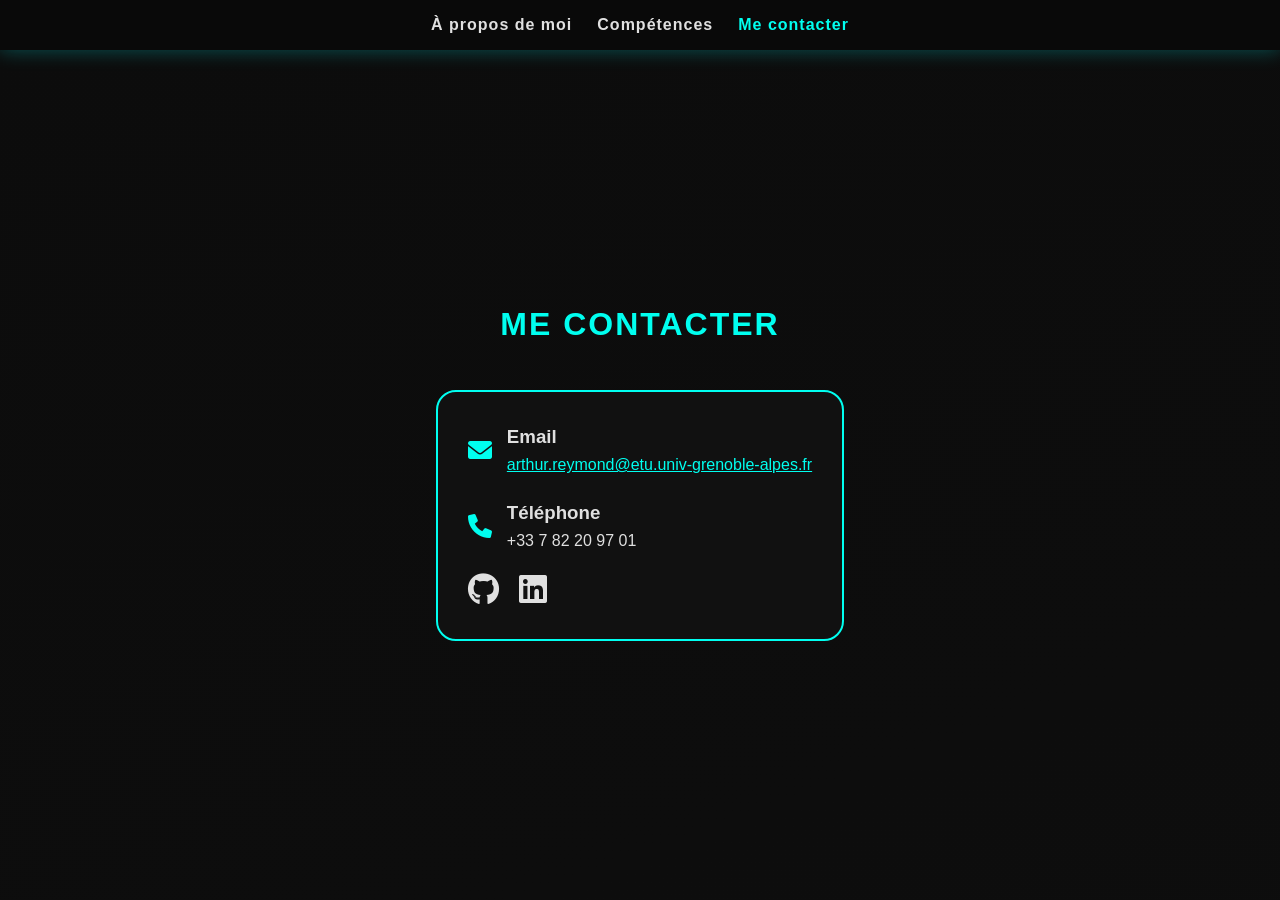
==== commit af317869: "fix" ====
--- a/contact.html
+++ b/contact.html
@@ -6,58 +6,37 @@
     <link rel="icon" type="image/png" href="assets/icons/flaviconAR.png">
     <title>Contact - Arthur Reymond</title>
     <link rel="stylesheet" href="css/styles.css">
-    <link href="https://fonts.googleapis.com/icon?family=Material+Icons" rel="stylesheet">
     <link rel="stylesheet" href="https://cdnjs.cloudflare.com/ajax/libs/font-awesome/6.0.0/css/all.min.css">
 </head>
 <body>
     <nav class="navigation">
         <ul class="nav-links">
-            <li><a href="index.html">A propos de moi</a></li>
+            <li><a href="index.html">À propos de moi</a></li>
             <li><a href="skills.html">Compétences</a></li>
             <li><a href="contact.html" class="active">Me contacter</a></li>
         </ul>
     </nav>
 
     <main class="portfolio">
-        <section class="section contact">
-            <h2>Me contacter</h2>
+        <section class="section">
+            <h2 class="section-title">Me contacter</h2>
             <div class="contact-container">
                 <div class="contact-info">
                     <div class="contact-item">
                         <i class="fas fa-envelope"></i>
-                        <div>
-                            <h3>Email</h3>
-                            <p style="color: cornflowerblue;"><a href="mailto:arthur.reymond@etu.univ-grenoble-alpes.fr">arthur.reymond@etu.univ-grenoble-alpes.fr</a></p>
-                        </div>
+                        <div><h3>Email</h3><p><a href="mailto:arthur.reymond@etu.univ-grenoble-alpes.fr" style="color: #00fff0;">arthur.reymond@etu.univ-grenoble-alpes.fr</a></p></div>
                     </div>
                     <div class="contact-item">
                         <i class="fas fa-phone"></i>
-                        <div>
-                            <h3>Téléphone</h3>
-                            <p>+33 7 82 20 97 01</p>
-                        </div>
-                    </div>
-                    <div class="contact-item">
-                        <i class="fas fa-map-marker-alt"></i>
-                        <div>
-                            <h3>Adresse</h3>
-                            <p>38160, Chatte, France</p>
-                        </div>
+                        <div><h3>Téléphone</h3><p>+33 7 82 20 97 01</p></div>
                     </div>
                     <div class="social-links">
-                        <a href="https://github.com/Areywaterlou" class="social-link" target="_blank" title="GitHub">
-                            <i class="fab fa-github"></i>
-                        </a>
-                        <a href="https://www.instagram.com/the_sama_tutur/" class="social-link" target="_blank" title="Instagram">
-                            <i class="fab fa-instagram"></i>
-                        </a>
-                        <a href="https://www.linkedin.com/in/arthur-reymond-00988b2a2/" class="social-link" target="_blank" title="linkedin">
-                            <i class="fab fa-linkedin"></i>
-                        </a>
+                        <a href="https://github.com/Areywaterlou" target="_blank" rel="noopener" class="social-link"><i class="fab fa-github"></i></a>
+                        <a href="https://www.linkedin.com/in/arthur-reymond-00988b2a2/" target="_blank" rel="noopener" class="social-link"><i class="fab fa-linkedin"></i></a>
                     </div>
                 </div>
             </div>
         </section>
     </main>
 </body>
-</html>
+</html>
--- a/css/styles.css
+++ b/css/styles.css
@@ -1,108 +1,274 @@
-@import url('https://fonts.googleapis.com/css2?family=Inter:wght@300;400;700&display=swap');
-
-:root {
-    --bg-dark: #0a0a0b;
-    --accent-cyan: #00fff0;
-    --text-white: #ffffff;
-    --text-gray: #a0a0a5;
-    --card-bg: #121214;
-}
-
-body {
-    background-color: var(--bg-dark) !important;
-    color: var(--text-white);
-    font-family: 'Inter', sans-serif;
+/* ==============================
+   PORTFOLIO - ARTHUR REYMOND
+   Thème sobre, moderne et fluide (néon)
+   ============================== */
+
+/* ======= CONFIG GÉNÉRALE ======= */
+* {
     margin: 0;
     padding: 0;
-}
-
-/* --- Navigation Stylisée --- */
+    box-sizing: border-box;
+}
+
+html {
+    scroll-behavior: smooth;
+    scroll-padding-top: 80px; /* Évite que la nav cache les titres lors du clic */
+}
+
+body {
+    font-family: 'Poppins', sans-serif;
+    background: linear-gradient(160deg, #0c0c0c, #111111);
+    background-size: 400% 400%;
+    animation: gradientBG 15s ease infinite;
+    color: #e0e0e0;
+    line-height: 1.6;
+    overflow-x: hidden;
+}
+
+@keyframes gradientBG {
+    0% { background-position: 0% 50%; }
+    50% { background-position: 100% 50%; }
+    100% { background-position: 0% 50%; }
+}
+
+/* ======= NAVIGATION ======= */
 .navigation {
+    position: fixed;
+    top: 0;
+    width: 100%;
+    background: rgba(10, 10, 10, 0.95);
     display: flex;
     justify-content: center;
-    padding: 30px;
-    background: rgba(0,0,0,0.5);
+    align-items: center;
+    padding: 12px 40px;
+    z-index: 1000;
+    box-shadow: 0 0 20px rgba(0, 255, 255, 0.3);
+    backdrop-filter: blur(8px);
 }
 
 .nav-links {
+    display: flex;
     list-style: none;
-    display: flex;
-    gap: 40px;
+    gap: 25px;
 }
 
 .nav-links a {
-    color: var(--text-gray);
     text-decoration: none;
-    font-weight: 700;
+    color: #e0e0e0;
+    font-weight: 600;
+    letter-spacing: 1px;
+    position: relative;
+    transition: color 0.3s;
+}
+
+.nav-links a.active, .nav-links a:hover {
+    color: #00fff0;
+}
+
+/* ======= SECTIONS ======= */
+section {
+    min-height: 100vh;
+    padding: 120px 20px 80px;
+    display: flex;
+    flex-direction: column;
+    align-items: center;
+    justify-content: center;
+    text-align: center;
+}
+
+.section-title {
+    font-size: 2rem;
+    color: #00fff0;
+    margin-bottom: 40px;
     text-transform: uppercase;
     letter-spacing: 2px;
+}
+
+/* ======= SKILLS LARGE DESIGN ======= */
+.skills-grid-large {
+    display: grid;
+    grid-template-columns: 1fr;
+    gap: 40px;
+    max-width: 900px;
+    margin: 0 auto;
+    padding: 40px 20px;
+}
+
+.skill-main-card {
+    display: flex;
+    align-items: center;
+    background: linear-gradient(90deg, rgba(20, 20, 20, 0.8) 0%, rgba(30, 30, 30, 0.4) 100%);
+    border-left: 5px solid #00fff0;
+    border-radius: 10px;
+    padding: 30px;
+    transition: all 0.4s cubic-bezier(0.175, 0.885, 0.32, 1.275);
+}
+
+.skill-main-card:hover {
+    transform: scale(1.02) translateX(10px);
+    box-shadow: -10px 0 30px rgba(0, 255, 240, 0.2);
+}
+
+.skill-icon-box {
+    background: rgba(0, 255, 240, 0.1);
+    width: 80px; height: 80px;
+    display: flex; justify-content: center; align-items: center;
+    border-radius: 12px; margin-right: 30px;
+}
+
+.skill-icon-box i { font-size: 3rem; color: #00fff0; }
+
+.skill-list-complex { display: flex; flex-wrap: wrap; gap: 15px; }
+
+.skill-list-complex .item {
+    background: rgba(0, 255, 240, 0.05);
+    padding: 8px 18px; 
+    border-radius: 20px; 
+    border: 1px solid rgba(0, 255, 240, 0.3);
+    color: #00fff0; 
     transition: 0.3s;
 }
 
-.nav-links a:hover, .nav-links a.active {
-    color: var(--accent-cyan);
-    text-shadow: 0 0 10px var(--accent-cyan);
-}
-
-/* --- Layout Présentation --- */
-.presentation-container {
+.skill-list-complex .item:hover { background: #00fff0; color: #000; }
+
+/* ======= CARROUSEL ======= */
+.carousel-container {
+    width: 100%;
+    max-width: 1200px;
+    margin: 0 auto;
+    overflow-x: auto;
+    white-space: nowrap;
+    padding: 30px 10px;
+    scrollbar-width: none; /* Cache la scrollbar sur Firefox */
+}
+
+.carousel-container::-webkit-scrollbar { display: none; } /* Cache sur Chrome/Safari */
+
+.projects-carousel {
+    display: flex;
+    gap: 30px;
+    width: max-content;
+}
+
+.project-card {
+    flex: 0 0 320px;
+    background: #111;
+    border: 2px solid #00fff0;
+    border-radius: 15px;
+    overflow: hidden;
+    cursor: pointer;
+    transition: 0.3s;
+    white-space: normal;
+    display: flex;
+    flex-direction: column;
+}
+
+.project-card:hover {
+    transform: translateY(-10px);
+    box-shadow: 0 0 35px rgba(0, 255, 240, 0.4);
+}
+
+.project-card img {
+    width: 100%; height: 180px;
+    object-fit: cover;
+    border-bottom: 1px solid #00fff0;
+}
+
+.project-content { padding: 20px; }
+.project-content h3 { color: #00fff0; margin-bottom: 10px; }
+
+/* ======= MODALES ======= */
+.modal {
+    display: none; 
+    position: fixed;
+    z-index: 10000;
+    left: 0;
+    top: 0;
+    width: 100%;
+    height: 100%;
+    background-color: rgba(0, 0, 0, 0.85);
+    backdrop-filter: blur(8px);
+}
+
+.modal-content {
+    background: #0a0a0a;
+    padding: 30px;
+    border: 2px solid #00fff0;
+    border-radius: 20px;
+    width: 90%;
+    max-width: 650px;
+    max-height: 85vh;
+    overflow-y: auto;
+    position: fixed;
+    top: 50%;
+    left: 50%;
+    transform: translate(-50%, -50%);
+    box-shadow: 0 0 50px rgba(0, 255, 240, 0.3);
+}
+
+.modal-content img {
+    display: block;
+    width: auto;
+    max-width: 100%;
+    max-height: 250px;
+    margin: 0 auto 20px auto;
+    border-radius: 10px;
+}
+
+.close {
+    position: absolute;
+    right: 20px;
+    top: 15px;
+    color: #00fff0;
+    font-size: 30px;
+    cursor: pointer;
+}
+
+/* ======= CONTACT ======= */
+.contact-container {
+    display: flex;
+    justify-content: center;
+    gap: 40px;
+    flex-wrap: wrap;
     max-width: 1000px;
-    margin: 50px auto;
-    display: grid;
-    grid-template-columns: 1fr 1fr;
-    gap: 50px;
-    padding: 20px;
-    align-items: center;
-}
-
-.profile-img {
-    width: 100%;
+    margin: 0 auto;
+}
+
+.contact-info {
+    flex: 1 1 45%;
+    background: #111;
     border-radius: 20px;
-    border: 2px solid var(--accent-cyan);
-    box-shadow: 0 0 20px rgba(0, 255, 240, 0.2);
-}
-
-.bio-content h1 {
-    font-size: 3rem;
-    margin-bottom: 10px;
-    color: var(--accent-cyan);
-}
-
-/* --- Cartes de détails (Grid) --- */
-.details-grid {
-    display: grid;
-    grid-template-columns: 1fr 1fr;
+    padding: 30px;
+    border: 2px solid #00fff0;
+    text-align: left;
+}
+
+.contact-item {
+    display: flex;
+    align-items: center;
+    gap: 15px;
+    margin-bottom: 20px;
+}
+
+.contact-item i { color: #00fff0; font-size: 1.5rem; }
+
+.social-links {
+    display: flex;
     gap: 20px;
-    margin-top: 30px;
-}
-
-.detail-item {
-    background: var(--card-bg);
-    padding: 20px;
-    border-radius: 15px;
-    border: 1px solid rgba(255,255,255,0.05);
-}
-
-.detail-item i {
-    color: var(--accent-cyan);
-    font-size: 1.5rem;
-    margin-bottom: 10px;
-}
-
-/* --- Icônes Sociales --- */
-.social-links {
-    display: flex;
-    gap: 30px;
-    margin-top: 30px;
-}
-
-.social-links a {
-    font-size: 3.5rem; /* GÉANT */
-    color: var(--accent-cyan);
-    transition: 0.4s cubic-bezier(0.175, 0.885, 0.32, 1.275);
-}
-
-.social-links a:hover {
-    transform: translateY(-10px) scale(1.1);
-    filter: drop-shadow(0 0 15px var(--accent-cyan));
+    margin-top: 20px;
+}
+
+.social-link i {
+    font-size: 2rem;
+    color: #e0e0e0;
+    transition: 0.3s;
+}
+
+.social-link:hover i { color: #00fff0; }
+
+/* ======= RESPONSIVE ======= */
+@media (max-width: 768px) {
+    .skill-main-card { flex-direction: column; text-align: center; }
+    .skill-icon-box { margin: 0 0 20px 0; }
+    .nav-links { gap: 15px; font-size: 0.9rem; }
 }
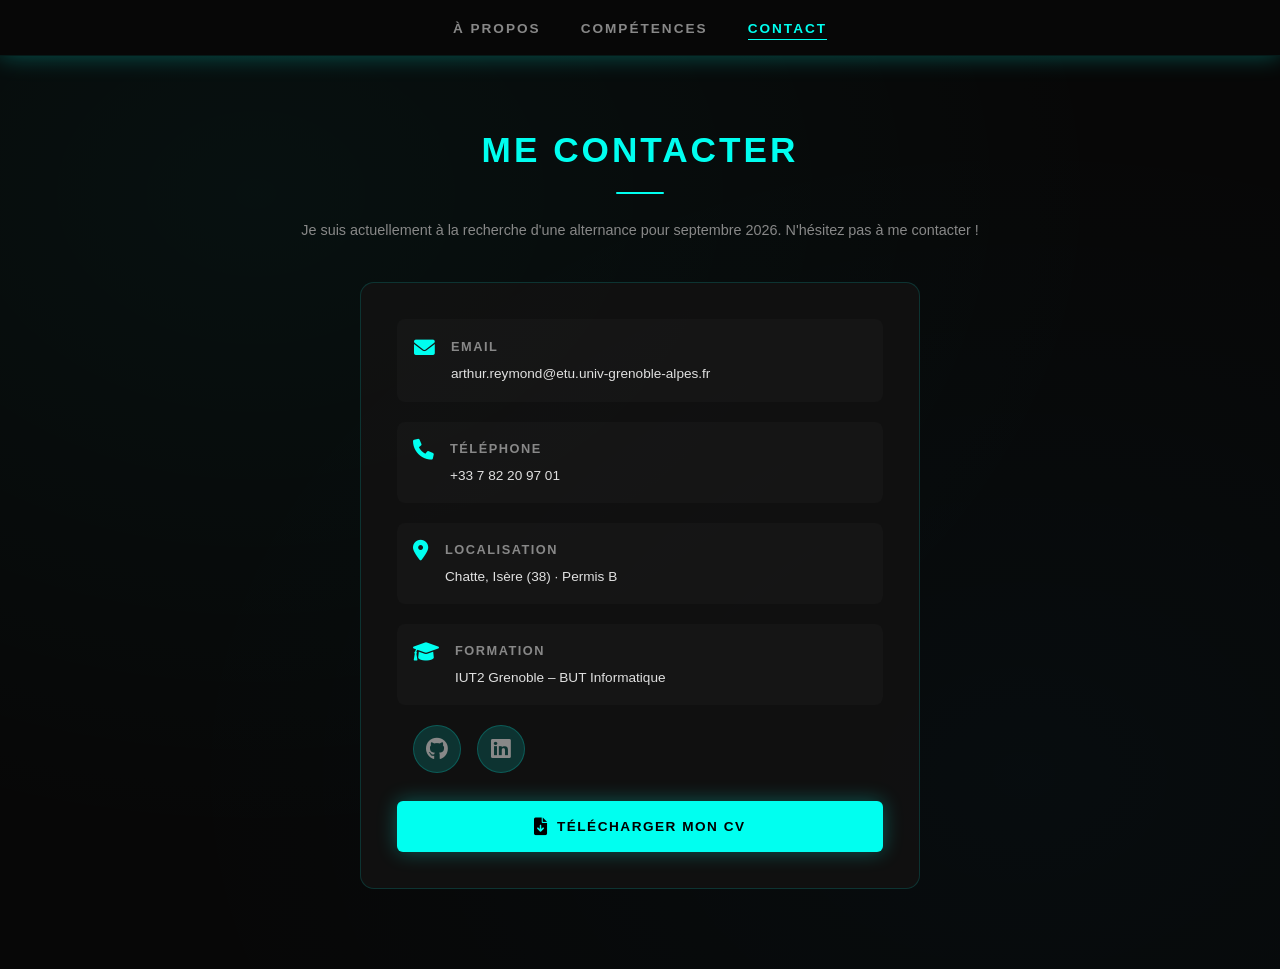
==== commit 0beb1e89: "restructuration de la sémantique et changement du css et de la police" ====
--- a/contact.html
+++ b/contact.html
@@ -3,40 +3,81 @@
 <head>
     <meta charset="UTF-8">
     <meta name="viewport" content="width=device-width, initial-scale=1.0">
+    <meta name="description" content="Contactez Arthur Reymond – Développeur web et logiciel en recherche d'alternance.">
     <link rel="icon" type="image/png" href="assets/icons/flaviconAR.png">
-    <title>Contact - Arthur Reymond</title>
+    <title>Contact – Arthur Reymond</title>
     <link rel="stylesheet" href="css/styles.css">
     <link rel="stylesheet" href="https://cdnjs.cloudflare.com/ajax/libs/font-awesome/6.0.0/css/all.min.css">
+    <link href="https://fonts.googleapis.com/css2?family=Space+Mono:wght@400;700&family=Syne:wght@400;600;800&display=swap" rel="stylesheet">
 </head>
 <body>
-    <nav class="navigation">
+
+    <nav class="navigation" aria-label="Navigation principale">
         <ul class="nav-links">
-            <li><a href="index.html">À propos de moi</a></li>
+            <li><a href="index.html">À propos</a></li>
             <li><a href="skills.html">Compétences</a></li>
-            <li><a href="contact.html" class="active">Me contacter</a></li>
+            <li><a href="contact.html" class="active">Contact</a></li>
         </ul>
     </nav>
 
     <main class="portfolio">
-        <section class="section">
-            <h2 class="section-title">Me contacter</h2>
+        <section aria-labelledby="title-contact">
+            <h2 class="section-title" id="title-contact">Me contacter</h2>
+            <p class="contact-intro">Je suis actuellement à la recherche d'une alternance pour septembre 2026. N'hésitez pas à me contacter !</p>
+
             <div class="contact-container">
                 <div class="contact-info">
+
+                    <a href="mailto:arthur.reymond@etu.univ-grenoble-alpes.fr?subject=Opportunité%20d%27alternance%20-%20Portfolio%20Arthur%20Reymond" class="contact-item contact-item--link" aria-label="Envoyer un email à Arthur Reymond">
+                        <i class="fas fa-envelope" aria-hidden="true"></i>
+                        <div>
+                            <h3>Email</h3>
+                            <p>arthur.reymond@etu.univ-grenoble-alpes.fr</p>
+                        </div>
+                    </a>
+
                     <div class="contact-item">
-                        <i class="fas fa-envelope"></i>
-                        <div><h3>Email</h3><p><a href="mailto:arthur.reymond@etu.univ-grenoble-alpes.fr" style="color: #00fff0;">arthur.reymond@etu.univ-grenoble-alpes.fr</a></p></div>
+                        <i class="fas fa-phone" aria-hidden="true"></i>
+                        <div>
+                            <h3>Téléphone</h3>
+                            <p><a href="tel:+33782209701">+33 7 82 20 97 01</a></p>
+                        </div>
                     </div>
+
                     <div class="contact-item">
-                        <i class="fas fa-phone"></i>
-                        <div><h3>Téléphone</h3><p>+33 7 82 20 97 01</p></div>
+                        <i class="fas fa-map-marker-alt" aria-hidden="true"></i>
+                        <div>
+                            <h3>Localisation</h3>
+                            <p>Chatte, Isère (38) · Permis B</p>
+                        </div>
                     </div>
-                    <div class="social-links">
-                        <a href="https://github.com/Areywaterlou" target="_blank" rel="noopener" class="social-link"><i class="fab fa-github"></i></a>
-                        <a href="https://www.linkedin.com/in/arthur-reymond-00988b2a2/" target="_blank" rel="noopener" class="social-link"><i class="fab fa-linkedin"></i></a>
+
+                    <div class="contact-item">
+                        <i class="fas fa-graduation-cap" aria-hidden="true"></i>
+                        <div>
+                            <h3>Formation</h3>
+                            <p>IUT2 Grenoble – BUT Informatique</p>
+                        </div>
                     </div>
+
+                    <div class="social-links" aria-label="Réseaux sociaux">
+                        <a href="https://github.com/Areywaterlou" target="_blank" rel="noopener noreferrer" class="social-link" aria-label="Profil GitHub d'Arthur Reymond">
+                            <i class="fab fa-github" aria-hidden="true"></i>
+                        </a>
+                        <a href="https://www.linkedin.com/in/arthur-reymond-00988b2a2/" target="_blank" rel="noopener noreferrer" class="social-link" aria-label="Profil LinkedIn d'Arthur Reymond">
+                            <i class="fab fa-linkedin" aria-hidden="true"></i>
+                        </a>
+                    </div>
+
+                    <a href="assets/docs/CV institutionel  Arthur Reymond - type UGA.pdf" download="CV_Arthur_Reymond.pdf" class="btn-primary btn-cv" aria-label="Télécharger le CV d'Arthur Reymond">
+                        <i class="fas fa-file-download" aria-hidden="true"></i>
+                        Télécharger mon CV
+                    </a>
+
                 </div>
             </div>
         </section>
     </main>
+
 </body>
-</html>+</html>
--- a/css/styles.css
+++ b/css/styles.css
@@ -1,34 +1,60 @@
 /* ==============================
-   PORTFOLIO - ARTHUR REYMOND
-   Thème sobre, moderne et fluide (néon)
+   PORTFOLIO – ARTHUR REYMOND
+   Thème néon sombre · Sobre & Moderne
    ============================== */
 
-/* ======= CONFIG GÉNÉRALE ======= */
-* {
+/* ======= VARIABLES ======= */
+:root {
+    --accent: #00fff0;
+    --accent-dim: rgba(0, 255, 240, 0.15);
+    --accent-glow: rgba(0, 255, 240, 0.3);
+    --bg: #070707;
+    --bg-card: rgba(18, 18, 18, 0.85);
+    --bg-card-alt: rgba(28, 28, 28, 0.5);
+    --text: #e0e0e0;
+    --text-muted: #888;
+    --nav-bg: rgba(8, 8, 8, 0.96);
+    --nav-shadow: 0 0 24px var(--accent-glow);
+    --radius: 14px;
+    --radius-sm: 8px;
+    --transition: 0.3s cubic-bezier(0.4, 0, 0.2, 1);
+    --font-heading: 'Plus Jakarta Sans', sans-serif;
+    --font-mono: 'Inter', sans-serif;
+}
+
+/* ======= RESET ======= */
+*, *::before, *::after {
     margin: 0;
     padding: 0;
     box-sizing: border-box;
 }
 
+/* ======= BASE ======= */
 html {
     scroll-behavior: smooth;
-    scroll-padding-top: 80px; /* Évite que la nav cache les titres lors du clic */
+    scroll-padding-top: 80px;
 }
 
 body {
-    font-family: 'Poppins', sans-serif;
-    background: linear-gradient(160deg, #0c0c0c, #111111);
-    background-size: 400% 400%;
-    animation: gradientBG 15s ease infinite;
-    color: #e0e0e0;
-    line-height: 1.6;
+    font-family: var(--font-mono);
+    background: var(--bg);
+    background-image:
+        radial-gradient(ellipse at 20% 20%, rgba(0, 255, 240, 0.04) 0%, transparent 60%),
+        radial-gradient(ellipse at 80% 80%, rgba(0, 180, 255, 0.03) 0%, transparent 60%);
+    color: var(--text);
+    line-height: 1.7;
     overflow-x: hidden;
-}
-
-@keyframes gradientBG {
-    0% { background-position: 0% 50%; }
-    50% { background-position: 100% 50%; }
-    100% { background-position: 0% 50%; }
+    min-height: 100vh;
+}
+
+img {
+    max-width: 100%;
+    display: block;
+}
+
+a {
+    color: inherit;
+    text-decoration: none;
 }
 
 /* ======= NAVIGATION ======= */
@@ -36,36 +62,207 @@
     position: fixed;
     top: 0;
     width: 100%;
-    background: rgba(10, 10, 10, 0.95);
+    background: var(--nav-bg);
     display: flex;
     justify-content: center;
     align-items: center;
-    padding: 12px 40px;
+    padding: 14px 40px;
     z-index: 1000;
-    box-shadow: 0 0 20px rgba(0, 255, 255, 0.3);
-    backdrop-filter: blur(8px);
+    box-shadow: var(--nav-shadow);
+    backdrop-filter: blur(12px);
+    border-bottom: 1px solid rgba(0, 255, 240, 0.08);
 }
 
 .nav-links {
     display: flex;
     list-style: none;
-    gap: 25px;
+    gap: 40px;
 }
 
 .nav-links a {
-    text-decoration: none;
-    color: #e0e0e0;
+    font-family: var(--font-heading);
     font-weight: 600;
-    letter-spacing: 1px;
+    font-size: 0.85rem;
+    letter-spacing: 2px;
+    text-transform: uppercase;
+    color: var(--text-muted);
     position: relative;
-    transition: color 0.3s;
-}
-
-.nav-links a.active, .nav-links a:hover {
-    color: #00fff0;
-}
-
-/* ======= SECTIONS ======= */
+    padding-bottom: 4px;
+    transition: color var(--transition);
+}
+
+.nav-links a::after {
+    content: '';
+    position: absolute;
+    bottom: 0;
+    left: 0;
+    width: 0;
+    height: 1px;
+    background: var(--accent);
+    transition: width var(--transition);
+}
+
+.nav-links a:hover,
+.nav-links a.active {
+    color: var(--accent);
+}
+
+.nav-links a:hover::after,
+.nav-links a.active::after {
+    width: 100%;
+}
+
+/* ======= BOUTONS ======= */
+.btn-primary {
+    display: inline-flex;
+    align-items: center;
+    gap: 8px;
+    background: var(--accent);
+    color: #000;
+    font-family: var(--font-heading);
+    font-weight: 800;
+    font-size: 0.85rem;
+    letter-spacing: 1.5px;
+    text-transform: uppercase;
+    padding: 14px 28px;
+    border-radius: 6px;
+    border: none;
+    cursor: pointer;
+    transition: all var(--transition);
+    box-shadow: 0 0 20px var(--accent-glow);
+}
+
+.btn-primary:hover {
+    background: #fff;
+    box-shadow: 0 0 40px rgba(0, 255, 240, 0.6);
+    transform: translateY(-2px);
+}
+
+.btn-primary .material-icons,
+.btn-primary i {
+    font-size: 1.1rem;
+}
+
+.btn-secondary {
+    display: inline-flex;
+    align-items: center;
+    gap: 8px;
+    background: transparent;
+    color: var(--accent);
+    font-family: var(--font-heading);
+    font-weight: 600;
+    font-size: 0.85rem;
+    letter-spacing: 1.5px;
+    text-transform: uppercase;
+    padding: 13px 28px;
+    border-radius: 6px;
+    border: 1px solid var(--accent);
+    cursor: pointer;
+    transition: all var(--transition);
+}
+
+.btn-secondary:hover {
+    background: var(--accent-dim);
+    transform: translateY(-2px);
+}
+
+/* ======= HERO / HEADER ======= */
+header#accueil {
+    min-height: 100vh;
+    padding: 120px 20px 80px;
+    display: flex;
+    align-items: center;
+    justify-content: center;
+    gap: 60px;
+    flex-wrap: wrap;
+    text-align: left;
+    position: relative;
+    overflow: hidden;
+}
+
+header#accueil::before {
+    content: '';
+    position: absolute;
+    inset: 0;
+    background: radial-gradient(ellipse at 60% 40%, rgba(0, 255, 240, 0.06) 0%, transparent 65%);
+    pointer-events: none;
+}
+
+.hero-content {
+    max-width: 600px;
+    animation: fadeInUp 0.8s ease both;
+}
+
+.hero-eyebrow {
+    font-family: var(--font-mono);
+    font-size: 0.85rem;
+    color: var(--accent);
+    letter-spacing: 3px;
+    text-transform: uppercase;
+    margin-bottom: 16px;
+    opacity: 0.8;
+}
+
+.hero-name {
+    font-family: var(--font-heading);
+    font-size: clamp(2.8rem, 6vw, 5rem);
+    font-weight: 800;
+    line-height: 1.05;
+    color: #fff;
+    margin-bottom: 20px;
+    letter-spacing: -1px;
+}
+
+.hero-title {
+    font-family: var(--font-mono);
+    font-size: 0.9rem;
+    color: var(--text-muted);
+    margin-bottom: 40px;
+    line-height: 1.8;
+}
+
+.hero-actions {
+    display: flex;
+    gap: 16px;
+    flex-wrap: wrap;
+    align-items: center;
+}
+
+.hero-badge {
+    width: 180px;
+    height: 180px;
+    border-radius: 50%;
+    background: var(--accent-dim);
+    border: 2px solid var(--accent);
+    display: flex;
+    align-items: center;
+    justify-content: center;
+    font-family: var(--font-heading);
+    font-size: 3rem;
+    font-weight: 800;
+    color: var(--accent);
+    box-shadow: 0 0 60px var(--accent-glow);
+    animation: fadeInUp 0.8s 0.2s ease both, pulse 4s ease-in-out infinite;
+    flex-shrink: 0;
+}
+
+@keyframes pulse {
+    0%, 100% { box-shadow: 0 0 40px var(--accent-glow); }
+    50% { box-shadow: 0 0 80px rgba(0, 255, 240, 0.5); }
+}
+
+@keyframes fadeInUp {
+    from {
+        opacity: 0;
+        transform: translateY(24px);
+    }
+    to {
+        opacity: 1;
+        transform: translateY(0);
+    }
+}
+
+/* ======= SECTIONS COMMUNES ======= */
 section {
     min-height: 100vh;
     padding: 120px 20px 80px;
@@ -77,59 +274,228 @@
 }
 
 .section-title {
-    font-size: 2rem;
-    color: #00fff0;
-    margin-bottom: 40px;
+    font-family: var(--font-heading);
+    font-size: clamp(1.6rem, 3vw, 2.2rem);
+    font-weight: 800;
+    color: var(--accent);
+    margin-bottom: 48px;
     text-transform: uppercase;
+    letter-spacing: 3px;
+    position: relative;
+}
+
+.section-title::after {
+    content: '';
+    display: block;
+    width: 48px;
+    height: 2px;
+    background: var(--accent);
+    margin: 12px auto 0;
+    border-radius: 2px;
+}
+
+/* ======= PROFIL / À PROPOS ======= */
+.profile-card {
+    display: flex;
+    gap: 48px;
+    max-width: 920px;
+    text-align: left;
+    align-items: center;
+    flex-wrap: wrap;
+    justify-content: center;
+    background: var(--bg-card);
+    border: 1px solid rgba(0, 255, 240, 0.15);
+    border-radius: var(--radius);
+    padding: 40px;
+    box-shadow: 0 0 40px rgba(0, 0, 0, 0.4);
+    animation: fadeInUp 0.6s 0.1s ease both;
+}
+
+.profile-photo {
+    width: 220px;
+    height: 220px;
+    object-fit: cover;
+    border-radius: var(--radius);
+    border: 2px solid var(--accent);
+    box-shadow: 0 0 30px var(--accent-glow);
+    flex-shrink: 0;
+}
+
+.profile-right {
+    flex: 1;
+    min-width: 260px;
+}
+
+.profile-right h3 {
+    font-family: var(--font-heading);
+    font-size: 1.6rem;
+    font-weight: 800;
+    color: #fff;
+    margin-bottom: 20px;
+}
+
+.profile-meta {
+    list-style: none;
+    margin-bottom: 20px;
+    display: flex;
+    flex-direction: column;
+    gap: 8px;
+}
+
+.profile-meta li {
+    font-size: 0.85rem;
+    color: var(--text-muted);
+}
+
+.meta-label {
+    font-family: var(--font-heading);
+    font-weight: 600;
+    color: var(--accent);
+    margin-right: 8px;
+    font-size: 0.75rem;
+    letter-spacing: 1px;
+    text-transform: uppercase;
+}
+
+.profile-bio {
+    font-size: 0.9rem;
+    color: var(--text);
+    line-height: 1.8;
+    border-left: 2px solid var(--accent);
+    padding-left: 16px;
+    margin-top: 16px;
+}
+
+/* ======= TIMELINE ======= */
+.timeline {
+    max-width: 720px;
+    width: 100%;
+    text-align: left;
+    display: flex;
+    flex-direction: column;
+    gap: 0;
+}
+
+.timeline-item {
+    border-left: 2px solid var(--accent);
+    padding: 0 0 36px 28px;
+    position: relative;
+    transition: all var(--transition);
+}
+
+.timeline-item::before {
+    content: '';
+    position: absolute;
+    left: -6px;
+    top: 6px;
+    width: 10px;
+    height: 10px;
+    border-radius: 50%;
+    background: var(--accent);
+    box-shadow: 0 0 10px var(--accent);
+}
+
+.timeline-item:last-child {
+    padding-bottom: 0;
+}
+
+.timeline-date {
+    font-family: var(--font-mono);
+    font-size: 0.75rem;
+    color: var(--accent);
+    font-weight: 700;
     letter-spacing: 2px;
-}
-
-/* ======= SKILLS LARGE DESIGN ======= */
+    text-transform: uppercase;
+    margin-bottom: 6px;
+}
+
+.timeline-item h3 {
+    font-family: var(--font-heading);
+    font-weight: 700;
+    font-size: 1rem;
+    color: #fff;
+    margin-bottom: 4px;
+}
+
+.timeline-item p {
+    font-size: 0.85rem;
+    color: var(--text-muted);
+}
+
+/* ======= SKILLS ======= */
 .skills-grid-large {
     display: grid;
     grid-template-columns: 1fr;
-    gap: 40px;
+    gap: 28px;
     max-width: 900px;
+    width: 100%;
     margin: 0 auto;
-    padding: 40px 20px;
+    padding: 0 20px;
 }
 
 .skill-main-card {
     display: flex;
     align-items: center;
-    background: linear-gradient(90deg, rgba(20, 20, 20, 0.8) 0%, rgba(30, 30, 30, 0.4) 100%);
-    border-left: 5px solid #00fff0;
-    border-radius: 10px;
-    padding: 30px;
+    background: linear-gradient(90deg, var(--bg-card) 0%, var(--bg-card-alt) 100%);
+    border-left: 4px solid var(--accent);
+    border-radius: var(--radius);
+    padding: 28px 32px;
     transition: all 0.4s cubic-bezier(0.175, 0.885, 0.32, 1.275);
+    gap: 28px;
 }
 
 .skill-main-card:hover {
-    transform: scale(1.02) translateX(10px);
-    box-shadow: -10px 0 30px rgba(0, 255, 240, 0.2);
+    transform: scale(1.02) translateX(8px);
+    box-shadow: -8px 0 30px var(--accent-glow);
 }
 
 .skill-icon-box {
-    background: rgba(0, 255, 240, 0.1);
-    width: 80px; height: 80px;
-    display: flex; justify-content: center; align-items: center;
-    border-radius: 12px; margin-right: 30px;
-}
-
-.skill-icon-box i { font-size: 3rem; color: #00fff0; }
-
-.skill-list-complex { display: flex; flex-wrap: wrap; gap: 15px; }
+    background: var(--accent-dim);
+    width: 72px;
+    height: 72px;
+    display: flex;
+    justify-content: center;
+    align-items: center;
+    border-radius: var(--radius-sm);
+    flex-shrink: 0;
+}
+
+.skill-icon-box i {
+    font-size: 2.4rem;
+    color: var(--accent);
+}
+
+.skill-info h3 {
+    font-family: var(--font-heading);
+    font-weight: 700;
+    color: #fff;
+    margin-bottom: 14px;
+    font-size: 1rem;
+}
+
+.skill-list-complex {
+    display: flex;
+    flex-wrap: wrap;
+    gap: 10px;
+}
 
 .skill-list-complex .item {
-    background: rgba(0, 255, 240, 0.05);
-    padding: 8px 18px; 
-    border-radius: 20px; 
-    border: 1px solid rgba(0, 255, 240, 0.3);
-    color: #00fff0; 
-    transition: 0.3s;
-}
-
-.skill-list-complex .item:hover { background: #00fff0; color: #000; }
+    background: var(--accent-dim);
+    padding: 6px 16px;
+    border-radius: 20px;
+    border: 1px solid rgba(0, 255, 240, 0.25);
+    color: var(--accent);
+    font-size: 0.8rem;
+    letter-spacing: 0.5px;
+    transition: all var(--transition);
+    cursor: default;
+}
+
+.skill-list-complex .item:hover {
+    background: var(--accent);
+    color: #000;
+    box-shadow: 0 0 12px var(--accent-glow);
+}
 
 /* ======= CARROUSEL ======= */
 .carousel-container {
@@ -138,137 +504,340 @@
     margin: 0 auto;
     overflow-x: auto;
     white-space: nowrap;
-    padding: 30px 10px;
-    scrollbar-width: none; /* Cache la scrollbar sur Firefox */
-}
-
-.carousel-container::-webkit-scrollbar { display: none; } /* Cache sur Chrome/Safari */
+    padding: 20px 10px 30px;
+    scrollbar-width: none;
+    cursor: grab;
+}
+
+.carousel-container:active {
+    cursor: grabbing;
+}
+
+.carousel-container::-webkit-scrollbar {
+    display: none;
+}
 
 .projects-carousel {
     display: flex;
-    gap: 30px;
+    gap: 28px;
     width: max-content;
 }
 
 .project-card {
-    flex: 0 0 320px;
-    background: #111;
-    border: 2px solid #00fff0;
-    border-radius: 15px;
+    flex: 0 0 300px;
+    background: var(--bg-card);
+    border: 1px solid rgba(0, 255, 240, 0.2);
+    border-radius: var(--radius);
     overflow: hidden;
     cursor: pointer;
-    transition: 0.3s;
+    transition: all var(--transition);
     white-space: normal;
     display: flex;
     flex-direction: column;
-}
-
-.project-card:hover {
+    outline: none;
+}
+
+.project-card:hover,
+.project-card:focus {
     transform: translateY(-10px);
-    box-shadow: 0 0 35px rgba(0, 255, 240, 0.4);
+    border-color: var(--accent);
+    box-shadow: 0 0 32px var(--accent-glow);
 }
 
 .project-card img {
-    width: 100%; height: 180px;
+    width: 100%;
+    height: 170px;
     object-fit: cover;
-    border-bottom: 1px solid #00fff0;
-}
-
-.project-content { padding: 20px; }
-.project-content h3 { color: #00fff0; margin-bottom: 10px; }
+    border-bottom: 1px solid rgba(0, 255, 240, 0.15);
+}
+
+.project-content {
+    padding: 18px;
+    flex: 1;
+    display: flex;
+    flex-direction: column;
+    gap: 8px;
+}
+
+.project-content h3 {
+    font-family: var(--font-heading);
+    font-weight: 700;
+    color: var(--accent);
+    font-size: 0.95rem;
+}
+
+.project-content p {
+    font-size: 0.82rem;
+    color: var(--text-muted);
+    flex: 1;
+}
+
+.view-more {
+    font-size: 0.78rem;
+    color: var(--accent);
+    letter-spacing: 1px;
+    font-family: var(--font-mono);
+    margin-top: 4px;
+}
 
 /* ======= MODALES ======= */
 .modal {
-    display: none; 
+    display: none;
     position: fixed;
     z-index: 10000;
-    left: 0;
-    top: 0;
-    width: 100%;
-    height: 100%;
-    background-color: rgba(0, 0, 0, 0.85);
-    backdrop-filter: blur(8px);
+    inset: 0;
+    background: rgba(0, 0, 0, 0.88);
+    backdrop-filter: blur(10px);
 }
 
 .modal-content {
-    background: #0a0a0a;
-    padding: 30px;
-    border: 2px solid #00fff0;
-    border-radius: 20px;
+    background: #0d0d0d;
+    padding: 36px;
+    border: 1px solid rgba(0, 255, 240, 0.25);
+    border-radius: var(--radius);
     width: 90%;
-    max-width: 650px;
+    max-width: 620px;
     max-height: 85vh;
     overflow-y: auto;
     position: fixed;
     top: 50%;
     left: 50%;
     transform: translate(-50%, -50%);
-    box-shadow: 0 0 50px rgba(0, 255, 240, 0.3);
+    box-shadow: 0 0 60px var(--accent-glow);
+    animation: fadeInUp 0.25s ease;
 }
 
 .modal-content img {
-    display: block;
     width: auto;
     max-width: 100%;
-    max-height: 250px;
-    margin: 0 auto 20px auto;
-    border-radius: 10px;
+    max-height: 220px;
+    margin: 0 auto 24px;
+    border-radius: var(--radius-sm);
+    object-fit: cover;
+}
+
+.modal-content h3 {
+    font-family: var(--font-heading);
+    font-weight: 800;
+    color: var(--accent);
+    margin-bottom: 14px;
+    font-size: 1.2rem;
+}
+
+.modal-content p {
+    font-size: 0.88rem;
+    color: var(--text-muted);
+    line-height: 1.8;
 }
 
 .close {
     position: absolute;
-    right: 20px;
-    top: 15px;
-    color: #00fff0;
-    font-size: 30px;
+    right: 18px;
+    top: 14px;
+    background: none;
+    border: none;
+    color: var(--accent);
+    font-size: 28px;
     cursor: pointer;
+    line-height: 1;
+    padding: 4px;
+    transition: opacity var(--transition);
+}
+
+.close:hover {
+    opacity: 0.7;
+}
+
+.modal-link-wrapper {
+    text-align: center;
+    margin-top: 20px;
+}
+
+.project-link {
+    display: inline-flex;
+    align-items: center;
+    gap: 8px;
+    background: var(--accent);
+    color: #000;
+    font-family: var(--font-heading);
+    font-weight: 700;
+    font-size: 0.82rem;
+    letter-spacing: 1px;
+    text-transform: uppercase;
+    padding: 10px 22px;
+    border-radius: 6px;
+    transition: all var(--transition);
+}
+
+.project-link:hover {
+    background: #fff;
+    box-shadow: 0 0 20px var(--accent-glow);
 }
 
 /* ======= CONTACT ======= */
+.contact-intro {
+    font-size: 0.9rem;
+    color: var(--text-muted);
+    margin-top: -24px;
+    margin-bottom: 40px;
+    text-align: center;
+}
+
 .contact-container {
     display: flex;
     justify-content: center;
-    gap: 40px;
-    flex-wrap: wrap;
-    max-width: 1000px;
+    max-width: 560px;
+    width: 100%;
     margin: 0 auto;
 }
 
 .contact-info {
-    flex: 1 1 45%;
-    background: #111;
-    border-radius: 20px;
-    padding: 30px;
-    border: 2px solid #00fff0;
+    width: 100%;
+    background: var(--bg-card);
+    border-radius: var(--radius);
+    padding: 36px;
+    border: 1px solid rgba(0, 255, 240, 0.15);
     text-align: left;
+    display: flex;
+    flex-direction: column;
+    gap: 20px;
 }
 
 .contact-item {
     display: flex;
-    align-items: center;
-    gap: 15px;
-    margin-bottom: 20px;
-}
-
-.contact-item i { color: #00fff0; font-size: 1.5rem; }
+    align-items: flex-start;
+    gap: 16px;
+    padding: 16px;
+    border-radius: var(--radius-sm);
+    background: rgba(255, 255, 255, 0.02);
+    transition: background var(--transition);
+}
+
+.contact-item--link {
+    cursor: pointer;
+    text-decoration: none;
+    color: inherit;
+    border: 1px solid transparent;
+    transition: all var(--transition);
+}
+
+.contact-item--link:hover {
+    border-color: var(--accent);
+    background: var(--accent-dim);
+}
+
+.contact-item i {
+    color: var(--accent);
+    font-size: 1.3rem;
+    margin-top: 2px;
+    flex-shrink: 0;
+}
+
+.contact-item h3 {
+    font-family: var(--font-heading);
+    font-weight: 700;
+    font-size: 0.8rem;
+    letter-spacing: 1.5px;
+    text-transform: uppercase;
+    color: var(--text-muted);
+    margin-bottom: 4px;
+}
+
+.contact-item p,
+.contact-item a {
+    font-size: 0.85rem;
+    color: var(--text);
+    text-decoration: none;
+    transition: color var(--transition);
+}
+
+.contact-item a:hover {
+    color: var(--accent);
+}
 
 .social-links {
     display: flex;
-    gap: 20px;
-    margin-top: 20px;
+    gap: 16px;
+    padding: 0 16px;
+}
+
+.social-link {
+    display: flex;
+    align-items: center;
+    justify-content: center;
+    width: 48px;
+    height: 48px;
+    border-radius: 50%;
+    border: 1px solid rgba(0, 255, 240, 0.2);
+    background: var(--accent-dim);
+    transition: all var(--transition);
 }
 
 .social-link i {
-    font-size: 2rem;
-    color: #e0e0e0;
-    transition: 0.3s;
-}
-
-.social-link:hover i { color: #00fff0; }
+    font-size: 1.4rem;
+    color: var(--text-muted);
+    transition: color var(--transition);
+}
+
+.social-link:hover {
+    border-color: var(--accent);
+    box-shadow: 0 0 16px var(--accent-glow);
+}
+
+.social-link:hover i {
+    color: var(--accent);
+}
+
+.btn-cv {
+    margin: 8px 0 0;
+    justify-content: center;
+    width: 100%;
+}
 
 /* ======= RESPONSIVE ======= */
 @media (max-width: 768px) {
-    .skill-main-card { flex-direction: column; text-align: center; }
-    .skill-icon-box { margin: 0 0 20px 0; }
-    .nav-links { gap: 15px; font-size: 0.9rem; }
-}+    .nav-links {
+        gap: 20px;
+    }
+
+    .nav-links a {
+        font-size: 0.75rem;
+    }
+
+    header#accueil {
+        text-align: center;
+        justify-content: center;
+    }
+
+    .hero-actions {
+        justify-content: center;
+    }
+
+    .hero-badge {
+        width: 120px;
+        height: 120px;
+        font-size: 2rem;
+    }
+
+    .skill-main-card {
+        flex-direction: column;
+        text-align: center;
+    }
+
+    .skill-icon-box {
+        margin: 0 auto;
+    }
+
+    .skill-list-complex {
+        justify-content: center;
+    }
+
+    .profile-card {
+        padding: 24px;
+    }
+
+    .profile-photo {
+        width: 160px;
+        height: 160px;
+    }
+}
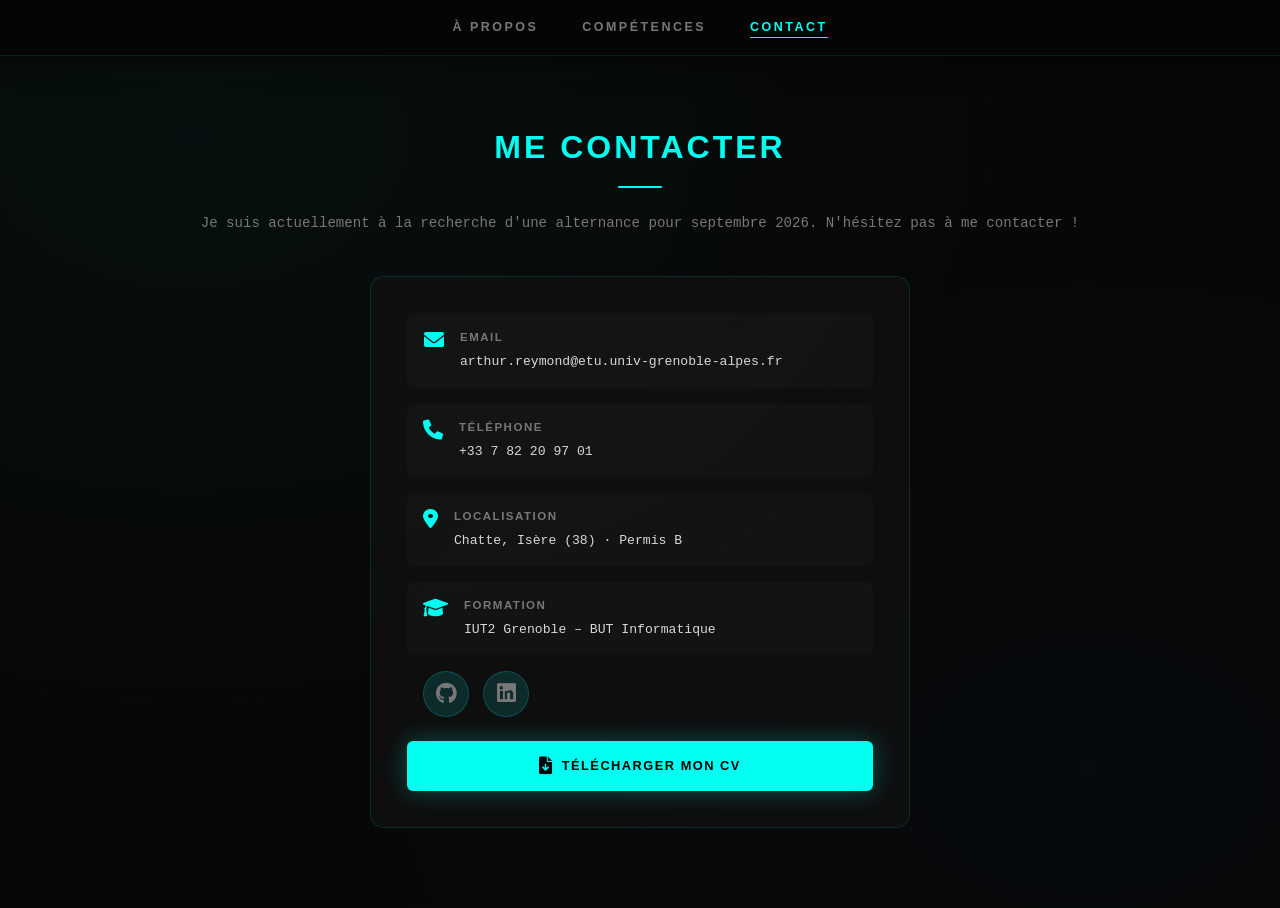
==== commit 1bb23ce0: "essai sur les projets" ====
--- a/contact.html
+++ b/contact.html
@@ -80,4 +80,4 @@
     </main>
 
 </body>
-</html>
+</html>
--- a/css/styles.css
+++ b/css/styles.css
@@ -6,56 +6,41 @@
 /* ======= VARIABLES ======= */
 :root {
     --accent: #00fff0;
-    --accent-dim: rgba(0, 255, 240, 0.15);
-    --accent-glow: rgba(0, 255, 240, 0.3);
+    --accent-dim: rgba(0, 255, 240, 0.12);
+    --accent-glow: rgba(0, 255, 240, 0.28);
     --bg: #070707;
-    --bg-card: rgba(18, 18, 18, 0.85);
-    --bg-card-alt: rgba(28, 28, 28, 0.5);
-    --text: #e0e0e0;
-    --text-muted: #888;
-    --nav-bg: rgba(8, 8, 8, 0.96);
-    --nav-shadow: 0 0 24px var(--accent-glow);
+    --bg-card: rgba(16, 16, 16, 0.9);
+    --bg-card-alt: rgba(26, 26, 26, 0.5);
+    --text: #d8d8d8;
+    --text-muted: #777;
+    --nav-bg: rgba(6, 6, 6, 0.97);
     --radius: 14px;
     --radius-sm: 8px;
     --transition: 0.3s cubic-bezier(0.4, 0, 0.2, 1);
-    --font-heading: 'Plus Jakarta Sans', sans-serif;
-    --font-mono: 'Inter', sans-serif;
+    --font-heading: 'Syne', sans-serif;
+    --font-mono: 'Space Mono', monospace;
 }
 
 /* ======= RESET ======= */
-*, *::before, *::after {
-    margin: 0;
-    padding: 0;
-    box-sizing: border-box;
-}
+*, *::before, *::after { margin: 0; padding: 0; box-sizing: border-box; }
 
 /* ======= BASE ======= */
-html {
-    scroll-behavior: smooth;
-    scroll-padding-top: 80px;
-}
+html { scroll-behavior: smooth; scroll-padding-top: 80px; }
 
 body {
     font-family: var(--font-mono);
     background: var(--bg);
     background-image:
-        radial-gradient(ellipse at 20% 20%, rgba(0, 255, 240, 0.04) 0%, transparent 60%),
-        radial-gradient(ellipse at 80% 80%, rgba(0, 180, 255, 0.03) 0%, transparent 60%);
+        radial-gradient(ellipse at 15% 15%, rgba(0, 255, 240, 0.035) 0%, transparent 55%),
+        radial-gradient(ellipse at 85% 85%, rgba(0, 160, 255, 0.025) 0%, transparent 55%);
     color: var(--text);
     line-height: 1.7;
     overflow-x: hidden;
     min-height: 100vh;
 }
 
-img {
-    max-width: 100%;
-    display: block;
-}
-
-a {
-    color: inherit;
-    text-decoration: none;
-}
+img { max-width: 100%; display: block; }
+a { color: inherit; text-decoration: none; }
 
 /* ======= NAVIGATION ======= */
 .navigation {
@@ -68,22 +53,17 @@
     align-items: center;
     padding: 14px 40px;
     z-index: 1000;
-    box-shadow: var(--nav-shadow);
-    backdrop-filter: blur(12px);
-    border-bottom: 1px solid rgba(0, 255, 240, 0.08);
-}
-
-.nav-links {
-    display: flex;
-    list-style: none;
-    gap: 40px;
-}
+    box-shadow: 0 1px 0 rgba(0, 255, 240, 0.1), 0 4px 30px rgba(0,0,0,0.6);
+    backdrop-filter: blur(16px);
+}
+
+.nav-links { display: flex; list-style: none; gap: 44px; }
 
 .nav-links a {
     font-family: var(--font-heading);
     font-weight: 600;
-    font-size: 0.85rem;
-    letter-spacing: 2px;
+    font-size: 0.78rem;
+    letter-spacing: 2.5px;
     text-transform: uppercase;
     color: var(--text-muted);
     position: relative;
@@ -94,23 +74,16 @@
 .nav-links a::after {
     content: '';
     position: absolute;
-    bottom: 0;
-    left: 0;
-    width: 0;
-    height: 1px;
+    bottom: 0; left: 0;
+    width: 0; height: 1px;
     background: var(--accent);
     transition: width var(--transition);
 }
 
 .nav-links a:hover,
-.nav-links a.active {
-    color: var(--accent);
-}
-
+.nav-links a.active { color: var(--accent); }
 .nav-links a:hover::after,
-.nav-links a.active::after {
-    width: 100%;
-}
+.nav-links a.active::after { width: 100%; }
 
 /* ======= BOUTONS ======= */
 .btn-primary {
@@ -121,7 +94,7 @@
     color: #000;
     font-family: var(--font-heading);
     font-weight: 800;
-    font-size: 0.85rem;
+    font-size: 0.8rem;
     letter-spacing: 1.5px;
     text-transform: uppercase;
     padding: 14px 28px;
@@ -129,19 +102,17 @@
     border: none;
     cursor: pointer;
     transition: all var(--transition);
-    box-shadow: 0 0 20px var(--accent-glow);
+    box-shadow: 0 0 24px var(--accent-glow);
 }
 
 .btn-primary:hover {
     background: #fff;
-    box-shadow: 0 0 40px rgba(0, 255, 240, 0.6);
+    box-shadow: 0 0 48px rgba(0, 255, 240, 0.55);
     transform: translateY(-2px);
 }
 
 .btn-primary .material-icons,
-.btn-primary i {
-    font-size: 1.1rem;
-}
+.btn-primary i { font-size: 1.1rem; }
 
 .btn-secondary {
     display: inline-flex;
@@ -151,7 +122,7 @@
     color: var(--accent);
     font-family: var(--font-heading);
     font-weight: 600;
-    font-size: 0.85rem;
+    font-size: 0.8rem;
     letter-spacing: 1.5px;
     text-transform: uppercase;
     padding: 13px 28px;
@@ -166,7 +137,7 @@
     transform: translateY(-2px);
 }
 
-/* ======= HERO / HEADER ======= */
+/* ======= HERO ======= */
 header#accueil {
     min-height: 100vh;
     padding: 120px 20px 80px;
@@ -184,23 +155,19 @@
     content: '';
     position: absolute;
     inset: 0;
-    background: radial-gradient(ellipse at 60% 40%, rgba(0, 255, 240, 0.06) 0%, transparent 65%);
+    background: radial-gradient(ellipse at 60% 40%, rgba(0, 255, 240, 0.05) 0%, transparent 65%);
     pointer-events: none;
 }
 
-.hero-content {
-    max-width: 600px;
-    animation: fadeInUp 0.8s ease both;
-}
+.hero-content { max-width: 600px; animation: fadeInUp 0.8s ease both; }
 
 .hero-eyebrow {
-    font-family: var(--font-mono);
-    font-size: 0.85rem;
+    font-size: 0.8rem;
     color: var(--accent);
     letter-spacing: 3px;
     text-transform: uppercase;
-    margin-bottom: 16px;
-    opacity: 0.8;
+    margin-bottom: 14px;
+    opacity: 0.75;
 }
 
 .hero-name {
@@ -209,57 +176,42 @@
     font-weight: 800;
     line-height: 1.05;
     color: #fff;
-    margin-bottom: 20px;
+    margin-bottom: 18px;
     letter-spacing: -1px;
 }
 
 .hero-title {
-    font-family: var(--font-mono);
-    font-size: 0.9rem;
+    font-size: 0.85rem;
     color: var(--text-muted);
     margin-bottom: 40px;
-    line-height: 1.8;
-}
-
-.hero-actions {
-    display: flex;
-    gap: 16px;
-    flex-wrap: wrap;
-    align-items: center;
-}
+    line-height: 1.9;
+}
+
+.hero-actions { display: flex; gap: 16px; flex-wrap: wrap; align-items: center; }
 
 .hero-badge {
-    width: 180px;
-    height: 180px;
+    width: 180px; height: 180px;
     border-radius: 50%;
     background: var(--accent-dim);
     border: 2px solid var(--accent);
-    display: flex;
-    align-items: center;
-    justify-content: center;
+    display: flex; align-items: center; justify-content: center;
     font-family: var(--font-heading);
     font-size: 3rem;
     font-weight: 800;
     color: var(--accent);
     box-shadow: 0 0 60px var(--accent-glow);
-    animation: fadeInUp 0.8s 0.2s ease both, pulse 4s ease-in-out infinite;
+    animation: fadeInUp 0.8s 0.2s ease both, badgePulse 4s ease-in-out infinite;
     flex-shrink: 0;
 }
 
-@keyframes pulse {
+@keyframes badgePulse {
     0%, 100% { box-shadow: 0 0 40px var(--accent-glow); }
-    50% { box-shadow: 0 0 80px rgba(0, 255, 240, 0.5); }
+    50%       { box-shadow: 0 0 80px rgba(0, 255, 240, 0.48); }
 }
 
 @keyframes fadeInUp {
-    from {
-        opacity: 0;
-        transform: translateY(24px);
-    }
-    to {
-        opacity: 1;
-        transform: translateY(0);
-    }
+    from { opacity: 0; transform: translateY(28px); }
+    to   { opacity: 1; transform: translateY(0); }
 }
 
 /* ======= SECTIONS COMMUNES ======= */
@@ -275,26 +227,24 @@
 
 .section-title {
     font-family: var(--font-heading);
-    font-size: clamp(1.6rem, 3vw, 2.2rem);
+    font-size: clamp(1.5rem, 3vw, 2rem);
     font-weight: 800;
     color: var(--accent);
     margin-bottom: 48px;
     text-transform: uppercase;
     letter-spacing: 3px;
-    position: relative;
 }
 
 .section-title::after {
     content: '';
     display: block;
-    width: 48px;
-    height: 2px;
+    width: 44px; height: 2px;
     background: var(--accent);
     margin: 12px auto 0;
     border-radius: 2px;
 }
 
-/* ======= PROFIL / À PROPOS ======= */
+/* ======= PROFIL ======= */
 .profile-card {
     display: flex;
     gap: 48px;
@@ -304,27 +254,23 @@
     flex-wrap: wrap;
     justify-content: center;
     background: var(--bg-card);
-    border: 1px solid rgba(0, 255, 240, 0.15);
+    border: 1px solid rgba(0, 255, 240, 0.12);
     border-radius: var(--radius);
     padding: 40px;
-    box-shadow: 0 0 40px rgba(0, 0, 0, 0.4);
+    box-shadow: 0 0 60px rgba(0,0,0,0.5);
     animation: fadeInUp 0.6s 0.1s ease both;
 }
 
 .profile-photo {
-    width: 220px;
-    height: 220px;
+    width: 220px; height: 220px;
     object-fit: cover;
     border-radius: var(--radius);
     border: 2px solid var(--accent);
-    box-shadow: 0 0 30px var(--accent-glow);
+    box-shadow: 0 0 32px var(--accent-glow);
     flex-shrink: 0;
 }
 
-.profile-right {
-    flex: 1;
-    min-width: 260px;
-}
+.profile-right { flex: 1; min-width: 260px; }
 
 .profile-right h3 {
     font-family: var(--font-heading);
@@ -334,74 +280,51 @@
     margin-bottom: 20px;
 }
 
-.profile-meta {
-    list-style: none;
-    margin-bottom: 20px;
-    display: flex;
-    flex-direction: column;
-    gap: 8px;
-}
-
-.profile-meta li {
-    font-size: 0.85rem;
-    color: var(--text-muted);
-}
+.profile-meta { list-style: none; margin-bottom: 20px; display: flex; flex-direction: column; gap: 8px; }
+.profile-meta li { font-size: 0.82rem; color: var(--text-muted); }
 
 .meta-label {
     font-family: var(--font-heading);
     font-weight: 600;
     color: var(--accent);
     margin-right: 8px;
-    font-size: 0.75rem;
+    font-size: 0.72rem;
     letter-spacing: 1px;
     text-transform: uppercase;
 }
 
 .profile-bio {
-    font-size: 0.9rem;
+    font-size: 0.88rem;
     color: var(--text);
-    line-height: 1.8;
+    line-height: 1.85;
     border-left: 2px solid var(--accent);
     padding-left: 16px;
     margin-top: 16px;
 }
 
 /* ======= TIMELINE ======= */
-.timeline {
-    max-width: 720px;
-    width: 100%;
-    text-align: left;
-    display: flex;
-    flex-direction: column;
-    gap: 0;
-}
+.timeline { max-width: 720px; width: 100%; text-align: left; display: flex; flex-direction: column; }
 
 .timeline-item {
     border-left: 2px solid var(--accent);
     padding: 0 0 36px 28px;
     position: relative;
-    transition: all var(--transition);
 }
 
 .timeline-item::before {
     content: '';
     position: absolute;
-    left: -6px;
-    top: 6px;
-    width: 10px;
-    height: 10px;
+    left: -6px; top: 6px;
+    width: 10px; height: 10px;
     border-radius: 50%;
     background: var(--accent);
     box-shadow: 0 0 10px var(--accent);
 }
 
-.timeline-item:last-child {
-    padding-bottom: 0;
-}
+.timeline-item:last-child { padding-bottom: 0; }
 
 .timeline-date {
-    font-family: var(--font-mono);
-    font-size: 0.75rem;
+    font-size: 0.72rem;
     color: var(--accent);
     font-weight: 700;
     letter-spacing: 2px;
@@ -412,21 +335,18 @@
 .timeline-item h3 {
     font-family: var(--font-heading);
     font-weight: 700;
-    font-size: 1rem;
+    font-size: 0.98rem;
     color: #fff;
     margin-bottom: 4px;
 }
 
-.timeline-item p {
-    font-size: 0.85rem;
-    color: var(--text-muted);
-}
+.timeline-item p { font-size: 0.82rem; color: var(--text-muted); }
 
 /* ======= SKILLS ======= */
 .skills-grid-large {
     display: grid;
     grid-template-columns: 1fr;
-    gap: 28px;
+    gap: 24px;
     max-width: 900px;
     width: 100%;
     margin: 0 auto;
@@ -436,56 +356,46 @@
 .skill-main-card {
     display: flex;
     align-items: center;
+    gap: 28px;
     background: linear-gradient(90deg, var(--bg-card) 0%, var(--bg-card-alt) 100%);
     border-left: 4px solid var(--accent);
     border-radius: var(--radius);
     padding: 28px 32px;
-    transition: all 0.4s cubic-bezier(0.175, 0.885, 0.32, 1.275);
-    gap: 28px;
+    transition: transform 0.4s cubic-bezier(0.175, 0.885, 0.32, 1.275), box-shadow 0.4s ease;
 }
 
 .skill-main-card:hover {
     transform: scale(1.02) translateX(8px);
-    box-shadow: -8px 0 30px var(--accent-glow);
+    box-shadow: -8px 0 32px var(--accent-glow);
 }
 
 .skill-icon-box {
     background: var(--accent-dim);
-    width: 72px;
-    height: 72px;
-    display: flex;
-    justify-content: center;
-    align-items: center;
+    width: 72px; height: 72px;
+    display: flex; justify-content: center; align-items: center;
     border-radius: var(--radius-sm);
     flex-shrink: 0;
 }
 
-.skill-icon-box i {
-    font-size: 2.4rem;
-    color: var(--accent);
-}
+.skill-icon-box i { font-size: 2.4rem; color: var(--accent); }
 
 .skill-info h3 {
     font-family: var(--font-heading);
     font-weight: 700;
     color: #fff;
     margin-bottom: 14px;
-    font-size: 1rem;
-}
-
-.skill-list-complex {
-    display: flex;
-    flex-wrap: wrap;
-    gap: 10px;
-}
+    font-size: 0.98rem;
+}
+
+.skill-list-complex { display: flex; flex-wrap: wrap; gap: 10px; }
 
 .skill-list-complex .item {
     background: var(--accent-dim);
     padding: 6px 16px;
     border-radius: 20px;
-    border: 1px solid rgba(0, 255, 240, 0.25);
-    color: var(--accent);
-    font-size: 0.8rem;
+    border: 1px solid rgba(0, 255, 240, 0.22);
+    color: var(--accent);
+    font-size: 0.78rem;
     letter-spacing: 0.5px;
     transition: all var(--transition);
     cursor: default;
@@ -494,62 +404,120 @@
 .skill-list-complex .item:hover {
     background: var(--accent);
     color: #000;
-    box-shadow: 0 0 12px var(--accent-glow);
-}
-
-/* ======= CARROUSEL ======= */
-.carousel-container {
+    box-shadow: 0 0 14px var(--accent-glow);
+}
+
+/* ======= ONGLETS SEMESTRE ======= */
+.semester-tabs {
+    display: flex;
+    gap: 8px;
+    flex-wrap: wrap;
+    justify-content: center;
+    margin-bottom: 48px;
+}
+
+.tab-btn {
+    font-family: var(--font-heading);
+    font-weight: 700;
+    font-size: 0.75rem;
+    letter-spacing: 2px;
+    text-transform: uppercase;
+    padding: 10px 22px;
+    border-radius: 6px;
+    border: 1px solid rgba(0, 255, 240, 0.2);
+    background: transparent;
+    color: var(--text-muted);
+    cursor: pointer;
+    transition: all var(--transition);
+}
+
+.tab-btn:hover { border-color: var(--accent); color: var(--accent); }
+
+.tab-btn.active {
+    background: var(--accent);
+    color: #000;
+    border-color: var(--accent);
+    box-shadow: 0 0 18px var(--accent-glow);
+}
+
+.tab-btn--wip { border-color: rgba(255, 165, 0, 0.3); color: rgba(255, 165, 0, 0.6); }
+.tab-btn--wip:hover { border-color: orange; color: orange; }
+.tab-btn--wip.active { background: orange; color: #000; border-color: orange; box-shadow: 0 0 18px rgba(255,165,0,0.3); }
+
+/* ======= GRILLE PROJETS ======= */
+.projects-grid {
+    display: grid;
+    grid-template-columns: repeat(auto-fill, minmax(280px, 1fr));
+    gap: 24px;
+    max-width: 1200px;
     width: 100%;
-    max-width: 1200px;
-    margin: 0 auto;
-    overflow-x: auto;
-    white-space: nowrap;
-    padding: 20px 10px 30px;
-    scrollbar-width: none;
-    cursor: grab;
-}
-
-.carousel-container:active {
-    cursor: grabbing;
-}
-
-.carousel-container::-webkit-scrollbar {
-    display: none;
-}
-
-.projects-carousel {
-    display: flex;
-    gap: 28px;
-    width: max-content;
-}
-
+    padding: 0 20px;
+}
+
+/* ======= CARTE PROJET ======= */
 .project-card {
-    flex: 0 0 300px;
+    display: flex;
+    flex-direction: column;
     background: var(--bg-card);
-    border: 1px solid rgba(0, 255, 240, 0.2);
+    border: 1px solid rgba(0, 255, 240, 0.14);
     border-radius: var(--radius);
     overflow: hidden;
     cursor: pointer;
-    transition: all var(--transition);
-    white-space: normal;
-    display: flex;
-    flex-direction: column;
+    position: relative;
+    transition: transform var(--transition), box-shadow var(--transition), border-color var(--transition), opacity 0.3s ease;
     outline: none;
 }
 
 .project-card:hover,
-.project-card:focus {
-    transform: translateY(-10px);
+.project-card:focus-visible {
+    transform: translateY(-8px) scale(1.01);
     border-color: var(--accent);
-    box-shadow: 0 0 32px var(--accent-glow);
+    box-shadow: 0 12px 40px rgba(0, 255, 240, 0.18), 0 0 0 1px rgba(0,255,240,0.1);
+}
+
+.project-card--wip {
+    border-color: rgba(255, 165, 0, 0.2);
+}
+
+.project-card--wip:hover {
+    border-color: orange;
+    box-shadow: 0 12px 40px rgba(255, 165, 0, 0.15);
+}
+
+.project-badge {
+    position: absolute;
+    top: 12px; left: 12px;
+    background: var(--accent);
+    color: #000;
+    font-family: var(--font-heading);
+    font-weight: 800;
+    font-size: 0.65rem;
+    letter-spacing: 1.5px;
+    text-transform: uppercase;
+    padding: 4px 10px;
+    border-radius: 4px;
+    z-index: 2;
+}
+
+.project-badge--wip {
+    background: orange;
+    animation: wipPulse 2s ease-in-out infinite;
+}
+
+@keyframes wipPulse {
+    0%, 100% { opacity: 1; }
+    50%       { opacity: 0.65; }
 }
 
 .project-card img {
     width: 100%;
     height: 170px;
     object-fit: cover;
-    border-bottom: 1px solid rgba(0, 255, 240, 0.15);
-}
+    border-bottom: 1px solid rgba(0, 255, 240, 0.1);
+    transition: transform 0.5s ease;
+}
+
+.project-card:hover img { transform: scale(1.04); }
 
 .project-content {
     padding: 18px;
@@ -563,21 +531,66 @@
     font-family: var(--font-heading);
     font-weight: 700;
     color: var(--accent);
-    font-size: 0.95rem;
-}
-
-.project-content p {
-    font-size: 0.82rem;
-    color: var(--text-muted);
-    flex: 1;
+    font-size: 0.92rem;
+}
+
+.project-content p { font-size: 0.8rem; color: var(--text-muted); flex: 1; }
+
+.project-tags {
+    display: flex;
+    flex-wrap: wrap;
+    gap: 6px;
+    margin-top: 4px;
+}
+
+.project-tags span {
+    font-size: 0.68rem;
+    padding: 3px 9px;
+    border-radius: 20px;
+    background: rgba(0,255,240,0.07);
+    border: 1px solid rgba(0,255,240,0.15);
+    color: rgba(0,255,240,0.65);
+    letter-spacing: 0.5px;
 }
 
 .view-more {
-    font-size: 0.78rem;
+    font-size: 0.75rem;
     color: var(--accent);
     letter-spacing: 1px;
     font-family: var(--font-mono);
     margin-top: 4px;
+    opacity: 0;
+    transform: translateX(-4px);
+    transition: opacity var(--transition), transform var(--transition);
+}
+
+.project-card:hover .view-more {
+    opacity: 1;
+    transform: translateX(0);
+}
+
+/* ======= FILTRAGE ANIMATION ======= */
+.card-hidden {
+    opacity: 0;
+    transform: scale(0.94) translateY(8px);
+    pointer-events: none;
+}
+
+.card-visible {
+    opacity: 1;
+    transform: scale(1) translateY(0);
+}
+
+/* ======= SCROLL REVEAL ======= */
+.reveal {
+    opacity: 0;
+    transform: translateY(32px);
+    transition: opacity 0.6s ease, transform 0.6s ease;
+}
+
+.reveal.revealed {
+    opacity: 1;
+    transform: translateY(0);
 }
 
 /* ======= MODALES ======= */
@@ -586,31 +599,45 @@
     position: fixed;
     z-index: 10000;
     inset: 0;
+    background: rgba(0, 0, 0, 0);
+    backdrop-filter: blur(0px);
+    align-items: center;
+    justify-content: center;
+    transition: background 0.3s ease, backdrop-filter 0.3s ease;
+}
+
+.modal--open {
     background: rgba(0, 0, 0, 0.88);
-    backdrop-filter: blur(10px);
+    backdrop-filter: blur(12px);
+}
+
+.modal--open .modal-content {
+    opacity: 1;
+    transform: translateY(0) scale(1);
 }
 
 .modal-content {
-    background: #0d0d0d;
+    background: #0b0b0b;
     padding: 36px;
-    border: 1px solid rgba(0, 255, 240, 0.25);
+    border: 1px solid rgba(0, 255, 240, 0.2);
     border-radius: var(--radius);
     width: 90%;
-    max-width: 620px;
+    max-width: 640px;
     max-height: 85vh;
     overflow-y: auto;
-    position: fixed;
-    top: 50%;
-    left: 50%;
-    transform: translate(-50%, -50%);
-    box-shadow: 0 0 60px var(--accent-glow);
-    animation: fadeInUp 0.25s ease;
+    box-shadow: 0 0 80px var(--accent-glow), 0 20px 60px rgba(0,0,0,0.8);
+    position: relative;
+    opacity: 0;
+    transform: translateY(20px) scale(0.97);
+    transition: opacity 0.3s ease, transform 0.3s ease;
+    scrollbar-width: thin;
+    scrollbar-color: rgba(0,255,240,0.2) transparent;
 }
 
 .modal-content img {
     width: auto;
     max-width: 100%;
-    max-height: 220px;
+    max-height: 200px;
     margin: 0 auto 24px;
     border-radius: var(--radius-sm);
     object-fit: cover;
@@ -620,38 +647,90 @@
     font-family: var(--font-heading);
     font-weight: 800;
     color: var(--accent);
+    margin-bottom: 12px;
+    font-size: 1.15rem;
+}
+
+.modal-content p {
+    font-size: 0.86rem;
+    color: var(--text-muted);
+    line-height: 1.85;
+}
+
+.modal-meta {
+    display: flex;
+    gap: 8px;
+    align-items: center;
+    flex-wrap: wrap;
     margin-bottom: 14px;
-    font-size: 1.2rem;
-}
-
-.modal-content p {
-    font-size: 0.88rem;
+}
+
+.modal-badge-sm {
+    background: var(--accent);
+    color: #000;
+    font-family: var(--font-heading);
+    font-weight: 800;
+    font-size: 0.62rem;
+    letter-spacing: 1.5px;
+    text-transform: uppercase;
+    padding: 4px 10px;
+    border-radius: 4px;
+}
+
+.modal-badge-sm--wip { background: orange; }
+
+.modal-tag {
+    font-size: 0.7rem;
+    padding: 3px 10px;
+    border-radius: 20px;
+    background: var(--accent-dim);
+    border: 1px solid rgba(0,255,240,0.2);
+    color: var(--accent);
+}
+
+.modal-extras {
+    list-style: none;
+    margin-top: 18px;
+    display: flex;
+    flex-direction: column;
+    gap: 10px;
+}
+
+.modal-extras li {
+    display: flex;
+    align-items: flex-start;
+    gap: 10px;
+    font-size: 0.82rem;
     color: var(--text-muted);
-    line-height: 1.8;
+    background: rgba(255,255,255,0.02);
+    padding: 10px 14px;
+    border-radius: var(--radius-sm);
+    border-left: 2px solid var(--accent-dim);
+}
+
+.modal-extras li .material-icons {
+    font-size: 0.95rem;
+    color: var(--accent);
+    flex-shrink: 0;
+    margin-top: 1px;
 }
 
 .close {
     position: absolute;
-    right: 18px;
-    top: 14px;
+    right: 18px; top: 14px;
     background: none;
     border: none;
-    color: var(--accent);
-    font-size: 28px;
+    color: var(--text-muted);
+    font-size: 26px;
     cursor: pointer;
     line-height: 1;
     padding: 4px;
-    transition: opacity var(--transition);
-}
-
-.close:hover {
-    opacity: 0.7;
-}
-
-.modal-link-wrapper {
-    text-align: center;
-    margin-top: 20px;
-}
+    transition: color var(--transition);
+}
+
+.close:hover { color: var(--accent); }
+
+.modal-link-wrapper { text-align: center; margin-top: 20px; }
 
 .project-link {
     display: inline-flex;
@@ -661,22 +740,22 @@
     color: #000;
     font-family: var(--font-heading);
     font-weight: 700;
-    font-size: 0.82rem;
+    font-size: 0.8rem;
     letter-spacing: 1px;
     text-transform: uppercase;
-    padding: 10px 22px;
+    padding: 11px 24px;
     border-radius: 6px;
     transition: all var(--transition);
 }
 
 .project-link:hover {
     background: #fff;
-    box-shadow: 0 0 20px var(--accent-glow);
+    box-shadow: 0 0 24px var(--accent-glow);
 }
 
 /* ======= CONTACT ======= */
 .contact-intro {
-    font-size: 0.9rem;
+    font-size: 0.88rem;
     color: var(--text-muted);
     margin-top: -24px;
     margin-bottom: 40px;
@@ -686,9 +765,8 @@
 .contact-container {
     display: flex;
     justify-content: center;
-    max-width: 560px;
+    max-width: 540px;
     width: 100%;
-    margin: 0 auto;
 }
 
 .contact-info {
@@ -696,27 +774,25 @@
     background: var(--bg-card);
     border-radius: var(--radius);
     padding: 36px;
-    border: 1px solid rgba(0, 255, 240, 0.15);
+    border: 1px solid rgba(0, 255, 240, 0.12);
     text-align: left;
     display: flex;
     flex-direction: column;
-    gap: 20px;
+    gap: 16px;
 }
 
 .contact-item {
     display: flex;
     align-items: flex-start;
     gap: 16px;
-    padding: 16px;
+    padding: 14px 16px;
     border-radius: var(--radius-sm);
-    background: rgba(255, 255, 255, 0.02);
+    background: rgba(255,255,255,0.02);
     transition: background var(--transition);
 }
 
 .contact-item--link {
     cursor: pointer;
-    text-decoration: none;
-    color: inherit;
     border: 1px solid transparent;
     transition: all var(--transition);
 }
@@ -726,118 +802,60 @@
     background: var(--accent-dim);
 }
 
-.contact-item i {
-    color: var(--accent);
-    font-size: 1.3rem;
-    margin-top: 2px;
-    flex-shrink: 0;
-}
+.contact-item i { color: var(--accent); font-size: 1.25rem; flex-shrink: 0; margin-top: 2px; }
 
 .contact-item h3 {
     font-family: var(--font-heading);
     font-weight: 700;
-    font-size: 0.8rem;
+    font-size: 0.72rem;
     letter-spacing: 1.5px;
     text-transform: uppercase;
     color: var(--text-muted);
-    margin-bottom: 4px;
+    margin-bottom: 3px;
 }
 
 .contact-item p,
-.contact-item a {
-    font-size: 0.85rem;
-    color: var(--text);
-    text-decoration: none;
-    transition: color var(--transition);
-}
-
-.contact-item a:hover {
-    color: var(--accent);
-}
-
-.social-links {
-    display: flex;
-    gap: 16px;
-    padding: 0 16px;
-}
+.contact-item a { font-size: 0.82rem; color: var(--text); transition: color var(--transition); }
+.contact-item a:hover { color: var(--accent); }
+
+.social-links { display: flex; gap: 14px; padding: 0 16px; }
 
 .social-link {
-    display: flex;
-    align-items: center;
-    justify-content: center;
-    width: 48px;
-    height: 48px;
+    display: flex; align-items: center; justify-content: center;
+    width: 46px; height: 46px;
     border-radius: 50%;
-    border: 1px solid rgba(0, 255, 240, 0.2);
+    border: 1px solid rgba(0, 255, 240, 0.18);
     background: var(--accent-dim);
     transition: all var(--transition);
 }
 
-.social-link i {
-    font-size: 1.4rem;
-    color: var(--text-muted);
-    transition: color var(--transition);
-}
-
-.social-link:hover {
-    border-color: var(--accent);
-    box-shadow: 0 0 16px var(--accent-glow);
-}
-
-.social-link:hover i {
-    color: var(--accent);
-}
-
-.btn-cv {
-    margin: 8px 0 0;
-    justify-content: center;
-    width: 100%;
-}
+.social-link i { font-size: 1.35rem; color: var(--text-muted); transition: color var(--transition); }
+.social-link:hover { border-color: var(--accent); box-shadow: 0 0 16px var(--accent-glow); }
+.social-link:hover i { color: var(--accent); }
+
+.btn-cv { margin: 8px 0 0; justify-content: center; width: 100%; }
 
 /* ======= RESPONSIVE ======= */
+@media (max-width: 900px) {
+    .projects-grid { grid-template-columns: repeat(auto-fill, minmax(240px, 1fr)); }
+}
+
 @media (max-width: 768px) {
-    .nav-links {
-        gap: 20px;
-    }
-
-    .nav-links a {
-        font-size: 0.75rem;
-    }
-
-    header#accueil {
-        text-align: center;
-        justify-content: center;
-    }
-
-    .hero-actions {
-        justify-content: center;
-    }
-
-    .hero-badge {
-        width: 120px;
-        height: 120px;
-        font-size: 2rem;
-    }
-
-    .skill-main-card {
-        flex-direction: column;
-        text-align: center;
-    }
-
-    .skill-icon-box {
-        margin: 0 auto;
-    }
-
-    .skill-list-complex {
-        justify-content: center;
-    }
-
-    .profile-card {
-        padding: 24px;
-    }
-
-    .profile-photo {
-        width: 160px;
-        height: 160px;
-    }
-}
+    .nav-links { gap: 22px; }
+    .nav-links a { font-size: 0.72rem; }
+    header#accueil { text-align: center; justify-content: center; }
+    .hero-actions { justify-content: center; }
+    .hero-badge { width: 120px; height: 120px; font-size: 2rem; }
+    .skill-main-card { flex-direction: column; text-align: center; }
+    .skill-icon-box { margin: 0 auto; }
+    .skill-list-complex { justify-content: center; }
+    .profile-card { padding: 24px; }
+    .profile-photo { width: 150px; height: 150px; }
+    .semester-tabs { gap: 6px; }
+    .tab-btn { padding: 8px 16px; font-size: 0.7rem; }
+}
+
+@media (max-width: 480px) {
+    .projects-grid { grid-template-columns: 1fr; }
+    .hero-name { font-size: 2.2rem; }
+}
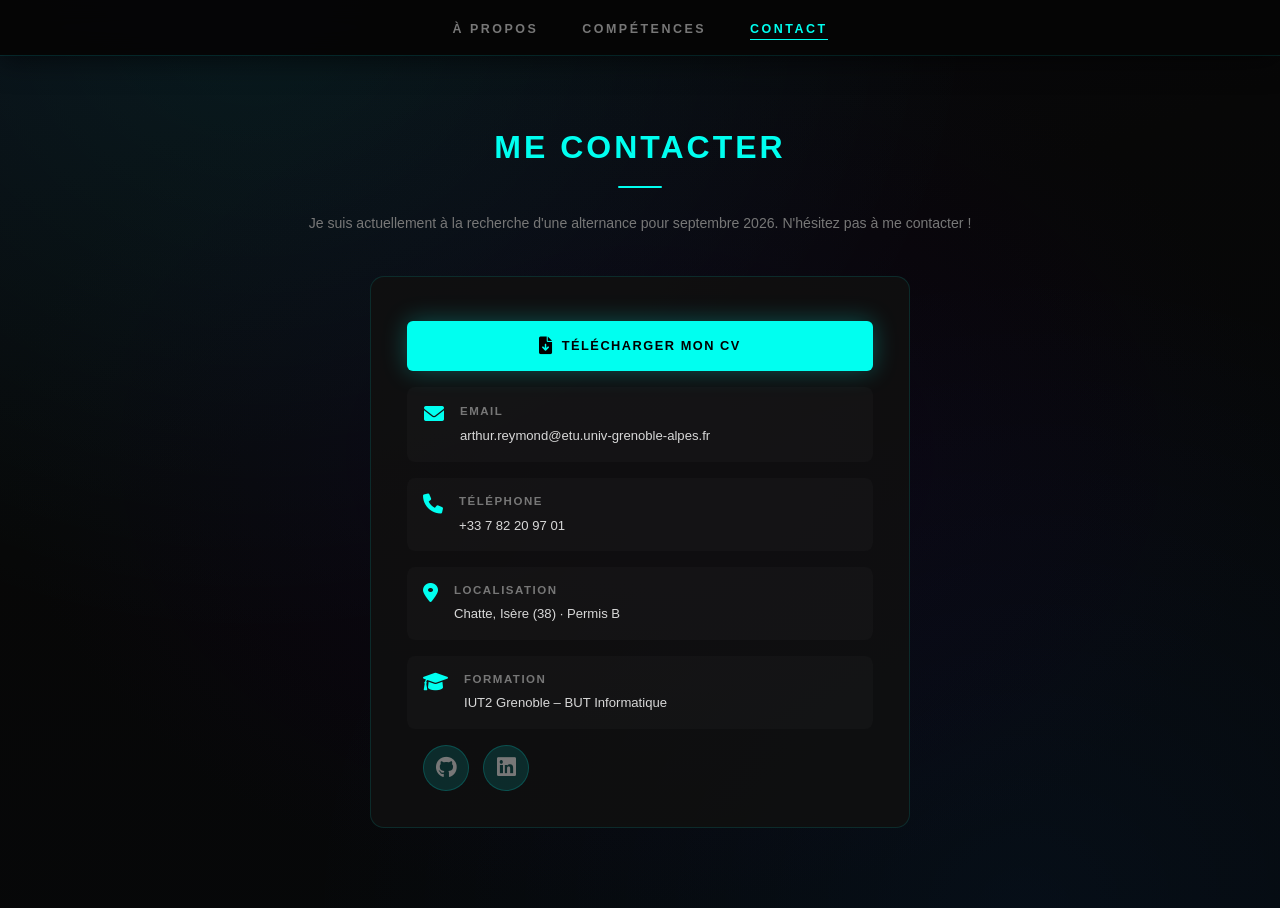
==== commit 88b05488: "correction des remarques faites par le jury + amélioration de la sécurité et de l'ergonomie" ====
--- a/contact.html
+++ b/contact.html
@@ -27,6 +27,11 @@
 
             <div class="contact-container">
                 <div class="contact-info">
+
+                    <a href="assets/docs/CV institutionel  Arthur Reymond - type UGA.pdf" download="CV_Arthur_Reymond.pdf" class="btn-primary btn-cv" aria-label="Télécharger le CV d'Arthur Reymond">
+                        <i class="fas fa-file-download" aria-hidden="true"></i>
+                        Télécharger mon CV
+                    </a>
 
                     <a href="mailto:arthur.reymond@etu.univ-grenoble-alpes.fr?subject=Opportunité%20d%27alternance%20-%20Portfolio%20Arthur%20Reymond" class="contact-item contact-item--link" aria-label="Envoyer un email à Arthur Reymond">
                         <i class="fas fa-envelope" aria-hidden="true"></i>
@@ -69,11 +74,6 @@
                         </a>
                     </div>
 
-                    <a href="assets/docs/CV institutionel  Arthur Reymond - type UGA.pdf" download="CV_Arthur_Reymond.pdf" class="btn-primary btn-cv" aria-label="Télécharger le CV d'Arthur Reymond">
-                        <i class="fas fa-file-download" aria-hidden="true"></i>
-                        Télécharger mon CV
-                    </a>
-
                 </div>
             </div>
         </section>
--- a/css/styles.css
+++ b/css/styles.css
@@ -17,8 +17,8 @@
     --radius: 14px;
     --radius-sm: 8px;
     --transition: 0.3s cubic-bezier(0.4, 0, 0.2, 1);
-    --font-heading: 'Syne', sans-serif;
-    --font-mono: 'Space Mono', monospace;
+    --font-heading: 'Plus Jakarta Sans', sans-serif;
+    --font-mono: 'Inter', sans-serif;
 }
 
 /* ======= RESET ======= */
@@ -31,8 +31,10 @@
     font-family: var(--font-mono);
     background: var(--bg);
     background-image:
-        radial-gradient(ellipse at 15% 15%, rgba(0, 255, 240, 0.035) 0%, transparent 55%),
-        radial-gradient(ellipse at 85% 85%, rgba(0, 160, 255, 0.025) 0%, transparent 55%);
+        radial-gradient(ellipse at 20% 0%, rgba(0, 255, 240, 0.07) 0%, transparent 50%),
+        radial-gradient(ellipse at 80% 100%, rgba(0, 120, 255, 0.06) 0%, transparent 50%),
+        radial-gradient(ellipse at 50% 50%, rgba(20, 0, 40, 0.4) 0%, transparent 70%),
+        linear-gradient(160deg, #0a0a12 0%, #070707 40%, #06080a 100%);
     color: var(--text);
     line-height: 1.7;
     overflow-x: hidden;
@@ -390,6 +392,7 @@
 .skill-list-complex { display: flex; flex-wrap: wrap; gap: 10px; }
 
 .skill-list-complex .item {
+    appearance: none;
     background: var(--accent-dim);
     padding: 6px 16px;
     border-radius: 20px;
@@ -397,14 +400,84 @@
     color: var(--accent);
     font-size: 0.78rem;
     letter-spacing: 0.5px;
+    font-family: var(--font-mono);
+    line-height: normal;
     transition: all var(--transition);
-    cursor: default;
-}
-
-.skill-list-complex .item:hover {
+    cursor: pointer;
+}
+
+.skill-list-complex .item:hover,
+.skill-list-complex .item:focus-visible {
     background: var(--accent);
     color: #000;
     box-shadow: 0 0 14px var(--accent-glow);
+    outline: none;
+}
+
+.skill-hint {
+    font-size: 0.7rem;
+    color: var(--text-muted);
+    margin-top: 14px;
+    opacity: 0.75;
+    letter-spacing: 0.3px;
+}
+
+/* ======= LIEN TECHNO -> PROJET (mise en évidence temporaire) ======= */
+.project-card.tech-highlight {
+    border-color: var(--accent);
+    box-shadow: 0 0 0 2px var(--accent), 0 0 40px var(--accent-glow);
+    transform: translateY(-6px);
+}
+
+/* ======= FOCUS ACCESSIBILITÉ (clavier) ======= */
+a:focus-visible,
+button:focus-visible,
+.project-card:focus-visible {
+    outline: 2px solid var(--accent);
+    outline-offset: 3px;
+}
+
+/* ======= BANDEAU ALTERNANCE ======= */
+.alternance-strip {
+    max-width: 920px;
+    width: 100%;
+    display: grid;
+    grid-template-columns: repeat(3, 1fr);
+    gap: 16px;
+    margin-top: 32px;
+}
+
+.alternance-point {
+    background: var(--bg-card);
+    border: 1px solid rgba(0, 255, 240, 0.14);
+    border-radius: var(--radius-sm);
+    padding: 18px 16px;
+    text-align: left;
+}
+
+.alternance-point .material-icons {
+    color: var(--accent);
+    font-size: 1.3rem;
+    margin-bottom: 8px;
+    display: block;
+}
+
+.alternance-point h4 {
+    font-family: var(--font-heading);
+    font-size: 0.8rem;
+    color: #fff;
+    margin-bottom: 4px;
+    letter-spacing: 0.3px;
+}
+
+.alternance-point p {
+    font-size: 0.76rem;
+    color: var(--text-muted);
+    line-height: 1.5;
+}
+
+@media (max-width: 768px) {
+    .alternance-strip { grid-template-columns: 1fr; }
 }
 
 /* ======= ONGLETS SEMESTRE ======= */
@@ -464,7 +537,7 @@
     overflow: hidden;
     cursor: pointer;
     position: relative;
-    transition: transform var(--transition), box-shadow var(--transition), border-color var(--transition), opacity 0.3s ease;
+    transition: transform var(--transition), box-shadow var(--transition), border-color var(--transition), opacity 0.35s ease;
     outline: none;
 }
 
@@ -574,11 +647,13 @@
     opacity: 0;
     transform: scale(0.94) translateY(8px);
     pointer-events: none;
+    transition: opacity 0.25s ease, transform 0.25s ease;
 }
 
 .card-visible {
     opacity: 1;
     transform: scale(1) translateY(0);
+    transition: opacity 0.35s ease, transform 0.35s ease;
 }
 
 /* ======= SCROLL REVEAL ======= */
